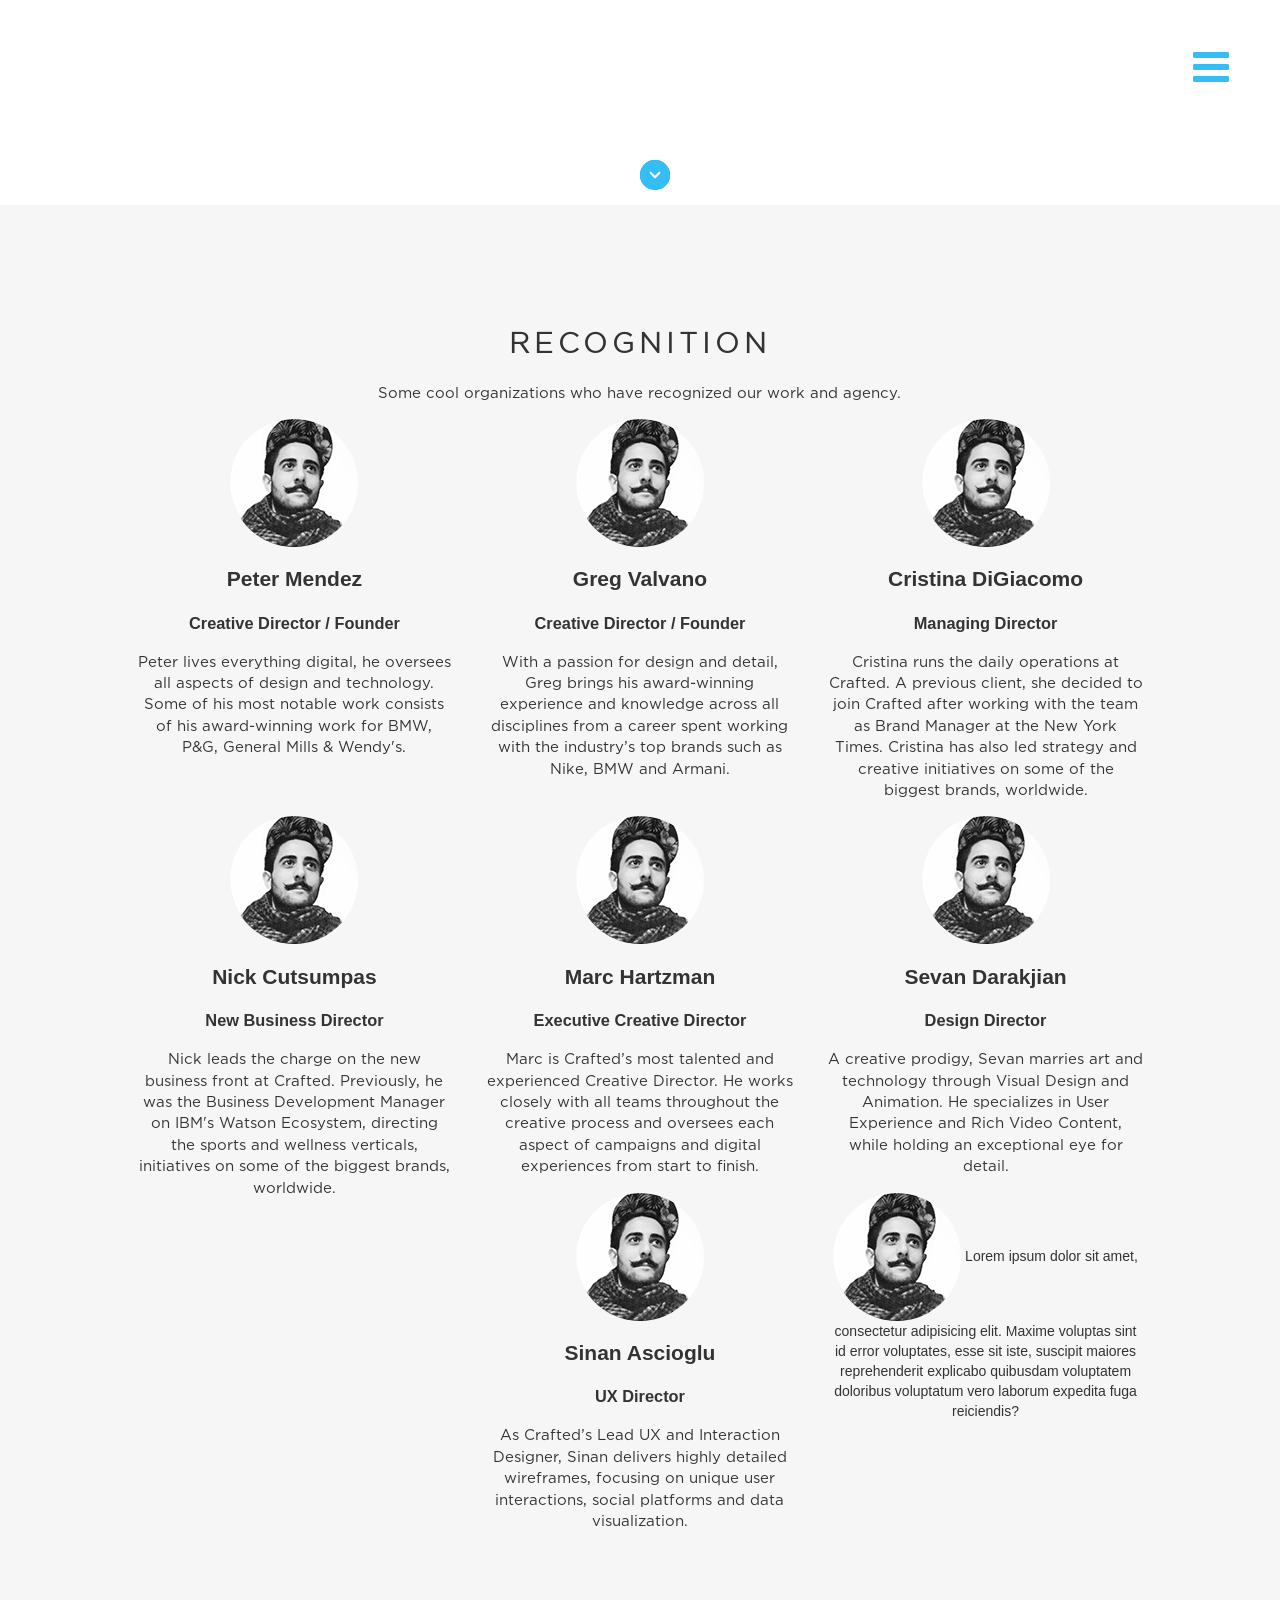
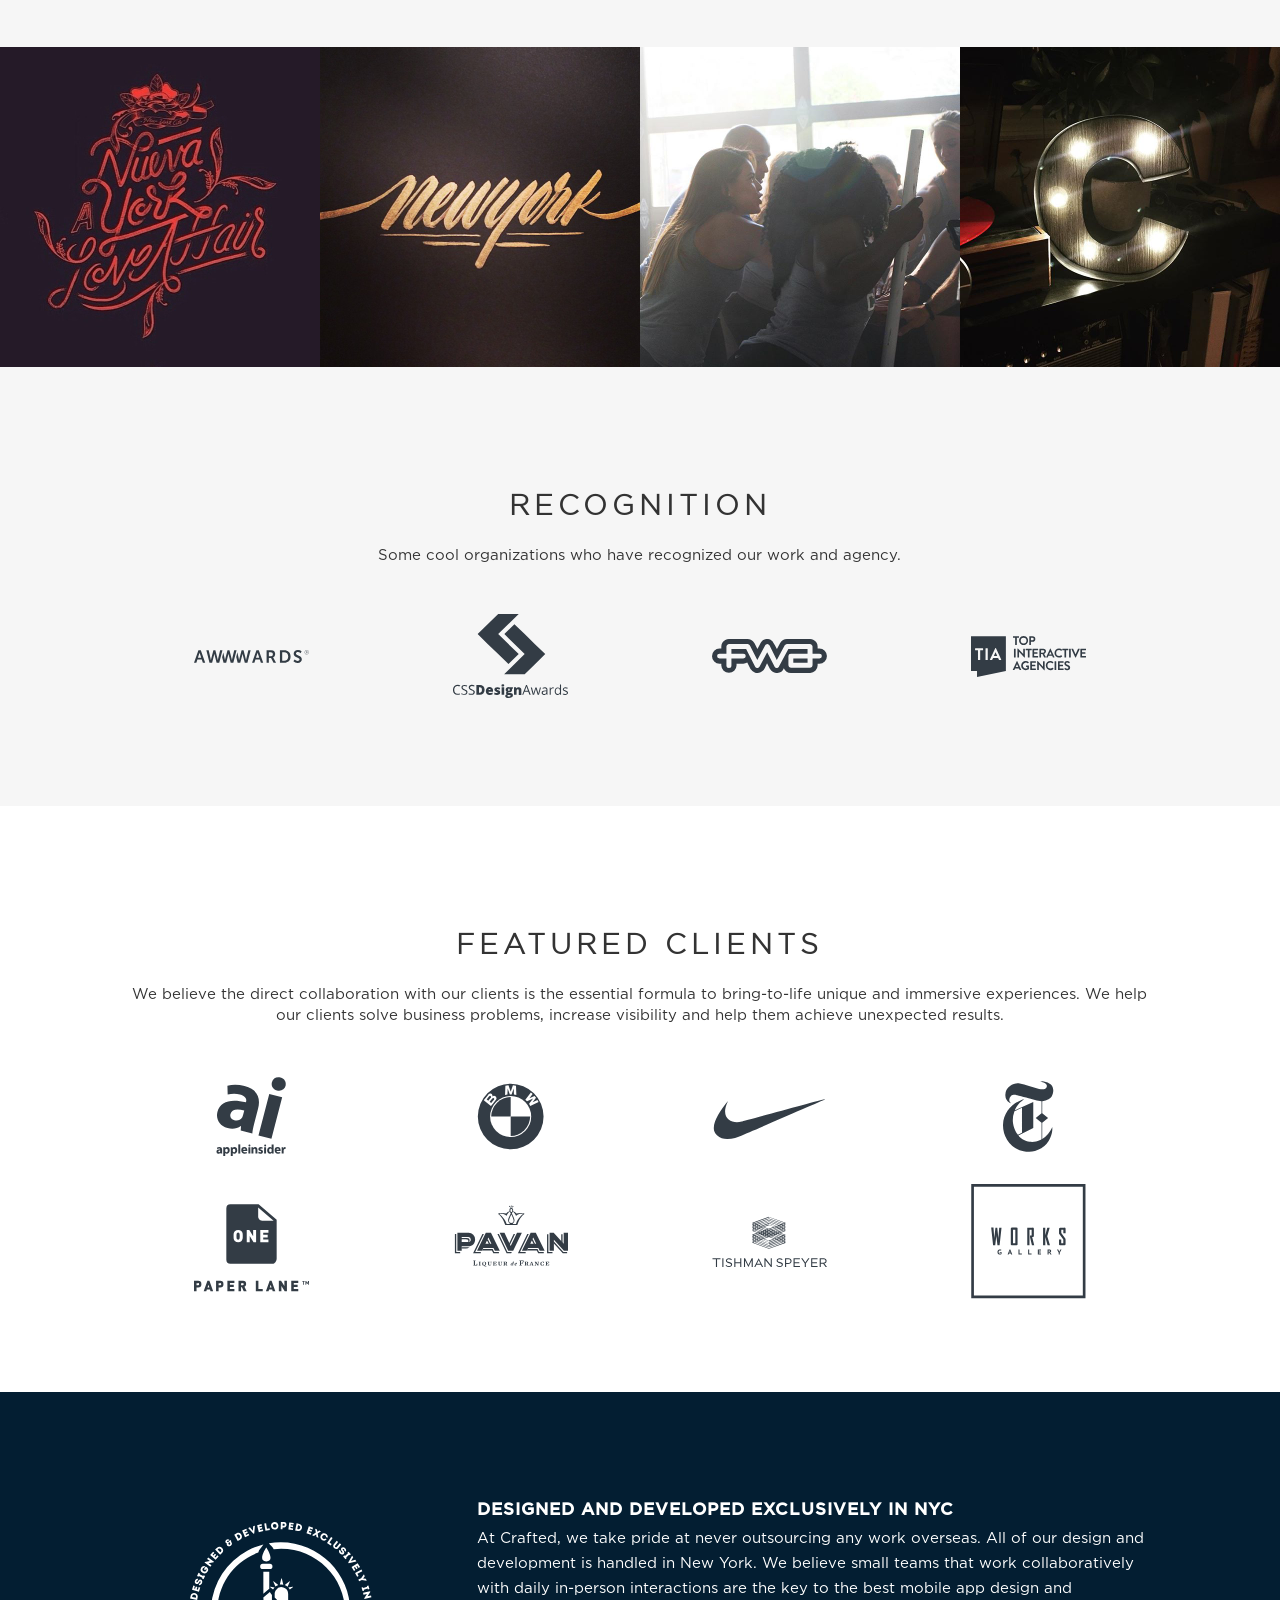
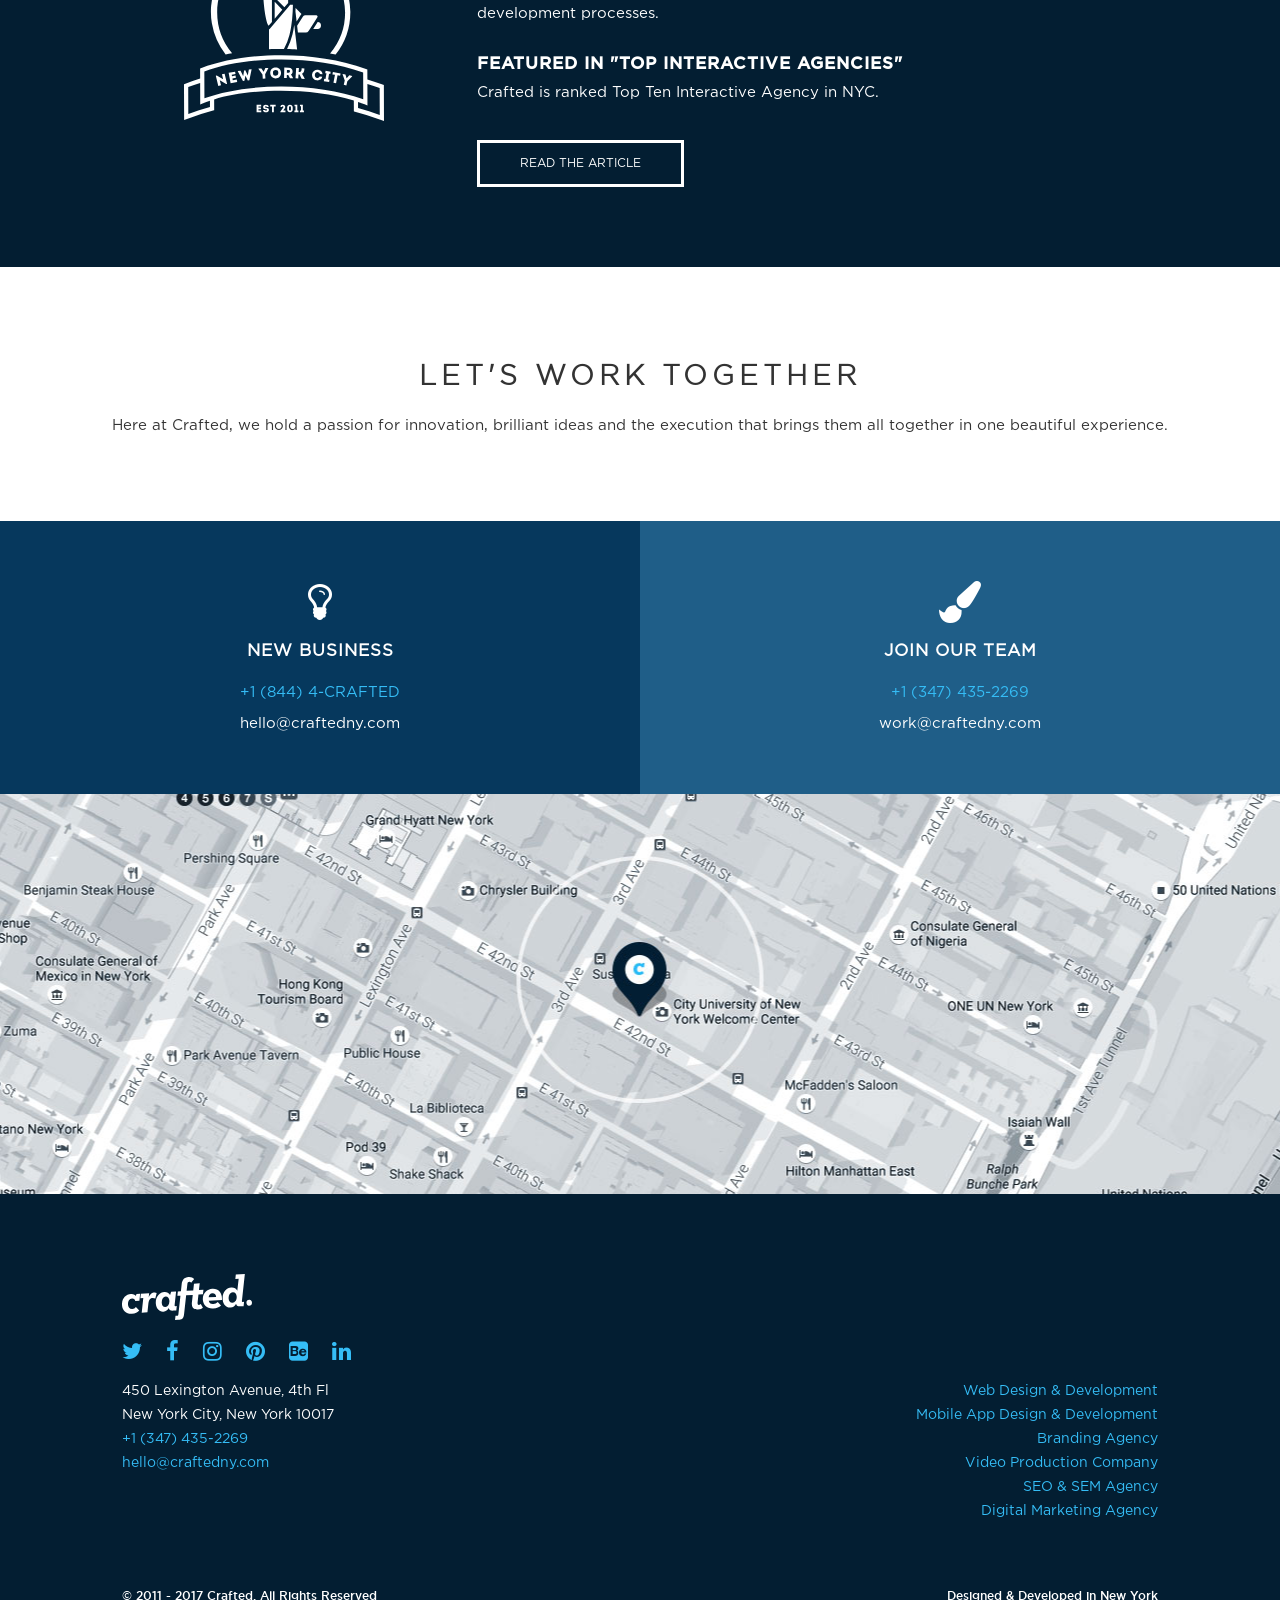
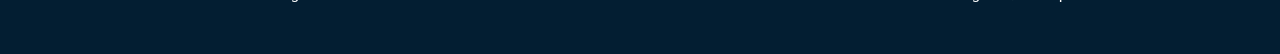
==== about.html @ 7bab2ace "create about page" ====
<!DOCTYPE html>
<html lang="en">
  <head>
    <meta charset="utf-8">
    <meta http-equiv="X-UA-Compatible" content="IE=edge">
    <meta name="viewport" content="width=device-width, initial-scale=1">
    <title>crafted</title>
    <link href="css/crafted.css" rel="stylesheet">
    <link rel="shortcut icon" href="./img/favicon.ico?v=2" type="image/x-icon">
    <script src="https://ajax.googleapis.com/ajax/libs/jquery/3.1.0/jquery.min.js"></script>
    <script src="js/crafted.js"></script>
  </head>
  <body>
    <div id="page-preloader">
      <span class="animated-logo wow bounceOut" data-wow-duration="1.2s"></span>
    </div>
    <div>
      <button class="menu-burger">
        <i class="fa fa-bars fa-3x burger-icon" aria-hidden="true"></i>
      </button>
      <button class="menu-burger">
        <i class="fa fa-times fa-3x close-icon" aria-hidden="true"></i>
      </button>
    </div>
    <section class="container-fluid menu">
      <div class="row">
        <div class="col-lg-12 col-md-12 col-sm-12 col-xs-12">
          <ul class="menu-list">
            <li class="menu-item">
              <a alt="web-app-design-development" href="./crafted.html">Home</a>
            </li>
            <li class="menu-item">
              <a alt="website-design-mobile-app-development-agency-nyc-portfolio" href="#">Work</a>
            </li>
            <li class="menu-item">
              <a alt="digital-marketing-agency-nyc" href="#">Services</a>
            </li>
            <li class="menu-item">
              <a alt="digital-marketing-agency-new-york-city" href="#">About</a>
            </li>
            <li class="menu-item">
              <a alt="digital-marketing-creative-agency-nyc" href="./contact.html">Contact</a>
            </li>
          </ul>
        </div>
      </div>
    </section>
    <section class="container-fluid">
      <div class="row">
        <div class="col-lg-12 col-md-12 col-sm-12 col-xs-12 about-home">
          <video autoplay="" loop="" muted="">
            <source src="./video/crafted_about_720.mp4" type="video/mp4">          
          <div class="home-page-content">
            <img src="./img/crafted_logo.svg" alt="web-app-design-development" class="main-logo wow fadeInUp" data-wow-delay="1.1s">
            <h1>We make digital beautiful</h1>
            <p>Top New York City based design and development agency producing beautifully crafted websites and native apps for tech startups and fortune 100 brands.</p>
          </div>
          </video>
          <div class="animated-button">
            <span class="animation-for-btn1"></span>
            <span class="animation-for-btn2"></span>
            <a href="#projects"> 
            </a>
          </div>
        </div>
      </div>
    </section>
    
    <section class="container-fluid recognition wow slideInUp">
      <div class="row myrow">
        <div class="col-lg-10 col-lg-offset-1 col-md-10 col-md-offset-1 col-sm-12 col-xs-12">
          <div class="recognition-title">
            <h1>Recognition</h1>
            <p>Some cool organizations who have recognized our work and agency.</p>
          </div>
          <div class="col-lg-4 col-md-6 col-sm-12 col-xs-12 wow fadeInUp" data-wow-delay=".15s">
            <img src="./img/sd.png" alt="Sevan-Darakjian-Design-Director" width="128" height="128">
            <h2>Peter Mendez</h2>
            <h3>Creative Director / Founder</h3>
            <p>Peter lives everything digital, he oversees all aspects of design and technology. Some of his most notable work consists of his award-winning work for BMW, P&amp;G, General Mills &amp; Wendy's.</p>
          </div>
          <div class="col-lg-4 col-md-6 col-sm-12 col-xs-12 wow fadeInUp" data-wow-delay=".15s">
            <img src="./img/sd.png" alt="Sevan-Darakjian-Design-Director" width="128" height="128">
            <h2>Greg Valvano</h2>
            <h3>Creative Director / Founder</h3>
            <p>With a passion for design and detail, Greg brings his award-winning experience and knowledge across all disciplines from a career spent working with the industry’s top brands such as Nike, BMW and Armani.</p>
          </div>
          <div class="col-lg-4 col-md-6 col-sm-12 col-xs-12 wow fadeInUp" data-wow-delay=".15s">
            <img src="./img/sd.png" alt="Sevan-Darakjian-Design-Director" width="128" height="128">
            <h2>Cristina DiGiacomo</h2>
            <h3>Managing Director</h3>
            <p>Cristina runs the daily operations at Crafted. A previous client, she decided to join Crafted after working with the team as Brand Manager at the New York Times. Cristina has also led strategy and creative initiatives on some of the biggest brands, worldwide.</p>
          </div>
          <div class="col-lg-4 col-md-6 col-sm-12 col-xs-12 wow fadeInUp" data-wow-delay=".15s">
            <img src="./img/sd.png" alt="Sevan-Darakjian-Design-Director" width="128" height="128">
            <h2>Nick Cutsumpas</h2>
            <h3>New Business Director</h3>
            <p>Nick leads the charge on the new business front at Crafted. Previously, he was the Business Development Manager on IBM's Watson Ecosystem, directing the sports and wellness verticals, initiatives on some of the biggest brands, worldwide.</p>
          </div>
          <div class="col-lg-4 col-md-6 col-sm-12 col-xs-12 wow fadeInUp" data-wow-delay=".15s">
            <img src="./img/sd.png" alt="Sevan-Darakjian-Design-Director" width="128" height="128">
            <h2>Marc Hartzman</h2>
            <h3>Executive Creative Director</h3>
            <p>Marc is Crafted’s most talented and experienced Creative Director. He works closely with all teams throughout the creative process and oversees each aspect of campaigns and digital experiences from start to finish.</p>
          </div>
          <div class="col-lg-4 col-md-6 col-sm-12 col-xs-12 wow fadeInUp" data-wow-delay=".15s">
            <img src="./img/sd.png" alt="Sevan-Darakjian-Design-Director" width="128" height="128">
            <h2 class="name pad-bot-10">Sevan Darakjian</h2>
            <h3 class="title pad-bot-20">Design Director</h3>
            <p class="text-left">A creative prodigy, Sevan marries art and technology through Visual Design and Animation. He specializes in User Experience and Rich Video Content, while holding an exceptional eye for detail.</p>
          </div>
          <div class="col-lg-4 col-md-6 col-sm-12 col-xs-12 wow fadeInUp" data-wow-delay=".15s">
            <img src="./img/sd.png" alt="Sevan-Darakjian-Design-Director" width="128" height="128">
            <h2 class="name pad-bot-10">Sinan Ascioglu</h2>
            <h3 class="title pad-bot-20">UX Director</h3>
            <p class="text-left">As Crafted’s Lead UX and Interaction Designer, Sinan delivers highly detailed wireframes, focusing on unique user interactions, social platforms and data visualization.</p>
          </div>
          <div class="col-lg-4 col-md-6 col-sm-12 col-xs-12 wow fadeInUp" data-wow-delay=".15s">
            <img src="./img/sd.png" alt="Sevan-Darakjian-Design-Director" width="128" height="128">
            Lorem ipsum dolor sit amet, consectetur adipisicing elit. Maxime voluptas sint id error voluptates, esse sit iste, suscipit maiores reprehenderit explicabo quibusdam voluptatem doloribus voluptatum vero laborum expedita fuga reiciendis?
          </div>
        </div>
      </div>
    </section>

    <section class="container-fluid insta-photo">
      <div class="row myrow">
        <div class="col-lg-12 col-md-12 col-sm-12 col-xs-12 insta-photo_padding">
          <div class="col-lg-3 col-md-3 col-sm-6 col-sm-offset-0 col-xs-12 col-xs-offset-0 projects-img wow fadeInUp" >
            <img src="./img/11008271_926302490743640_186502589_n.jpg" alt="website-design-agency-nyc-new-york-times">
          </div>
          <div class="col-lg-3 col-md-3 col-sm-6 col-sm-offset-0 col-xs-12 col-xs-offset-0 projects-img wow fadeInUp" data-wow-delay="0.1s">
            <img src="./img/10549918_409240315916397_148269305_n.jpg" alt="website-design-agency-nyc-new-york-times">
          </div>
          <div class="col-lg-3 col-md-3 col-sm-6 col-sm-offset-0 col-xs-12 col-xs-offset-0 projects-img wow fadeInUp" data-wow-delay="0.2s">
            <img src="./img/13381061_1628062424188028_755214603_n.jpg" alt="website-design-agency-nyc-new-york-times">
          </div>             
          <div class="col-lg-3 col-md-3 col-sm-6 col-sm-offset-0 col-xs-12 col-xs-offset-0 projects-img wow fadeInUp" data-wow-delay="0.1s">
            <img src="./img/14540579_1164268126977161_544792047169568768_n.jpg" alt="website-design-agency-nyc-new-york-times">
          </div>
        </div>            
      </div>
    </section>
    <section class="container-fluid recognition wow slideInUp">
      <div class="row myrow">
        <div class="col-lg-10 col-lg-offset-1 col-md-10 col-md-offset-1 col-sm-12 col-xs-12">
          <div class="recognition-title">
            <h1>Recognition</h1>
            <p>Some cool organizations who have recognized our work and agency.</p>
          </div>
          <div class="col-lg-3 col-md-3 col-sm-6 col-xs-6 client-logo">
            <a href="http://www.awwwards.com/crafted/" target="_blank" alt="AWWWards">
              <div class="icon-box">
                <img src="./img/awwwards.svg">
              </div>
            </a>
          </div>
          <div class="col-lg-3 col-md-3 col-sm-6 col-xs-6 client-logo">
            <a href="http://www.cssdesignawards.com/sites/ny-times-corporate-subscriptions/26078/" target="_blank" alt="CSS Design Awards">
              <div class="icon-box">
                <img src="./img/css.svg">
              </div>
            </a>
          </div>
          <div class="col-lg-3 col-md-3 col-sm-6 col-xs-6 client-logo">
            <a href="http://www.thefwa.com/" target="_blank" alt="Favourite Website Awards">
              <div class="icon-box">
                <img src="./img/fwa.svg" class="cap_svg">
              </div>
            </a>
          </div>
          <div class="col-lg-3 col-md-3 col-sm-6 col-xs-6 client-logo">
            <a href="http://www.topinteractiveagencies.com/digital/agency/north-america/united-states/crafted/" target="_blank" alt="Top Interactive Agencies in NYC">
              <div class="icon-box">
                <img src="./img/tia.svg" class="cap_svg">
              </div>
            </a>
          </div>
        </div>
      </div>
    </section>
    <section class="container-fluid clients">
      <div class="row myrow">
        <div class="col-lg-10 col-lg-offset-1 col-md-10 col-md-offset-1 col-sm-10 col-sm-offset-1 col-xs-12">
          <div class="recognition-title wow slideInUp">
            <h1>Featured Clients</h1>
            <p>We believe the direct collaboration with our clients is the essential formula to bring-to-life unique and immersive experiences. We help our clients solve business problems, increase visibility and help them achieve unexpected results.</p>
          </div>
          <div class="col-lg-3 col-md-3 col-sm-6 col-xs-6 client-logo">
            <div class="icon-box wow slideInUp" data-wow-delay="0.1s">
              <img src="./img/appleinsider-logo.svg">
            </div>
          </div>
          <div class="col-lg-3 col-md-3 col-sm-6 col-xs-6 client-logo">
            <div class="icon-box wow slideInUp" data-wow-delay="0.2s">
              <img src="./img/bmw-logo.svg">
            </div>
          </div>
          <div class="col-lg-3 col-md-3 col-sm-6 col-xs-6 client-logo">
            <div class="icon-box wow slideInUp" data-wow-delay="0.3s">
              <img src="./img/nike-logo.svg">
            </div>
          </div>
          <div class="col-lg-3 col-md-3 col-sm-6 col-xs-6 client-logo">
            <div class="icon-box wow slideInUp" data-wow-delay="0.4s">
              <img src="./img/ny-times-logo.svg">
            </div>
          </div>
          <div class="col-lg-3 col-md-3 col-sm-6 col-xs-6 client-logo">
            <div class="icon-box wow slideInUp" data-wow-delay="0.1s">
              <img src="./img/one-paper-lane-logo.svg">
            </div>
          </div>
          <div class="col-lg-3 col-md-3 col-sm-6 col-xs-6 client-logo">
            <div class="icon-box wow slideInUp" data-wow-delay="0.2s">
              <img src="./img/pavan-liqueur-logo.svg">
            </div>
          </div>
          <div class="col-lg-3 col-md-3 col-sm-6 col-xs-6 client-logo">
            <div class="icon-box wow slideInUp" data-wow-delay="0.3s">
              <img src="./img/tishman-speyer-logo.svg">
            </div>
          </div>
          <div class="col-lg-3 col-md-3 col-sm-6 col-xs-6 client-logo">
            <div class="icon-box wow slideInUp" data-wow-delay="0.4s">
              <img src="./img/works-gallery-logo.svg">
            </div>
          </div>
        </div>
      </div>
    </section>
    <section class="container-fluid designed-developed-nyc">
      <div class="row myrow">
        <div class="col-lg-10 col-lg-offset-1 col-md-10 col-md-offset-1 col-sm-12 col-xs-12">
          <div class="row">
            <div class="col-lg-4 col-md-4 col-sm-12 col-xs-12">
              <span class="img-background wow fadeInUp"></span>
            </div>
            <div class="col-lg-8 col-md-8 col-sm-12 col-xs-12 wow fadeInUp" data-wow-delay="0.2s">
              <h2>Designed and Developed Exclusively in NYC</h2>
              <p>At Crafted, we take pride at never outsourcing any work overseas. All of our design and development is handled in New York. We believe small teams that work collaboratively with daily in-person interactions are the key to the best mobile app design and development processes.</p>
              <h2>Featured in "Top Interactive Agencies"</h2>
              <p>Crafted is ranked Top Ten Interactive Agency in NYC.</p>
              <a alt="Featured in Top Interactive Agency in NYC" href="http://www.topinteractiveagencies.com/digital/agency/articles/be-founders-lead-team-new-york-digital-agency/">Read The Article</a>
            </div>
          </div>
        </div>
      </div>
    </section>
    <section class="container-fluid work-together">
      <div class="row myrow">
        <div class="col-lg-12 col-md-12 col-sm-12 col-xs-12">
          <h1>Let's Work Together</h1>
          <p>Here at Crafted, we hold a passion for innovation, brilliant ideas and the execution that brings them all together in one beautiful experience.</p>
      </div>
    </section>
    <section class="container-fluid contact">
      <div class="row">
        <div class="col-lg-6 col-md-6 col-sm-12 col-xs-12 contact_padding wow fadeIn">
          <div class="for-business">
            <i class="fa fa-lightbulb-o fa-3x" aria-hidden="true"></i>
            <h3>New Business</h3>
            <a href="tel://18444272383">+1 (844) 4-CRAFTED</a>
            <a class="email-contact" href="mailto:hello@craftedny.com?subject=Let's Work Together">hello@craftedny.com</a>
          </div>
        </div>
        <div class="col-lg-6 col-md-6 col-sm-12 col-xs-12 contact_padding wow fadeIn">
          <div class="for-team">
            <i class="fa fa-paint-brush fa-3x" aria-hidden="true"></i>
            <h3>Join Our Team</h3>
            <a href="tel://13474352269">+1 (347) 435-2269</a>
            <a class="email-contact" href="mailto:work@craftedny.com?subject=Work at Crafted">work@craftedny.com</a>
          </div>
        </div>
        <div class="col-lg-12 col-md-12 col-sm-12 col-xs-12 contact_padding">
          <a href="https://www.google.com/maps/place/Crafted/@40.7507837,-73.9736995,15z/data=!4m5!3m4!1s0x0:0x3561faf1a5bf212!8m2!3d40.7507837!4d-73.9736995" target="_blank">
            <div class="map"></div>
          </a>
        </div>
      </div>
    </section>
    <footer class="container-fluid">
      <div class="row">
        <div class="col-lg-10 col-lg-offset-1 col-md-10 col-md-offset-1 col-sm-10 col-sm-offset-1 col-xs-12">
          <div class="row">
            <div class="col-lg-12 col-md-12 col-sm-12 col-xs-12">
              <a href="#">
                <img alt="web-app-design-development" src="./img/crafted_logo.svg" class="footer-logo">
              </a>
            </div>
          </div> 
          <div class="row">
            <div class="col-lg-12 col-md-12 col-sm-12 col-xs-12 social-links">
              <a alt="web-app-design-development" href="http://www.twitter.com/craftedny" target="_blank">
                <i class="fa fa-twitter fa-2x"></i>
              </a>
              <a alt="web-app-design-development" href="https://www.facebook.com/craftedny" target="_blank">
                <i class="fa fa-facebook fa-2x"></i>
              </a>
              <a alt="web-app-design-development" href="http://www.instagram.com/craftedny" target="_blank">
                <i class="fa fa-instagram fa-2x"></i>
              </a>
              <a alt="web-app-design-development" href="https://www.pinterest.com/craftedny/" target="_blank">
                <i class="fa fa-pinterest fa-2x"></i>
              </a>
              <a alt="web-app-design-development" href="https://www.behance.net/crafted_ny" target="_blank">
                <i class="fa fa-behance-square fa-2x"></i>
              </a>
              <a alt="web-app-design-development" href="https://www.linkedin.com/company/crafted-ny" target="_blank">
                <i class="fa fa-linkedin fa-2x"></i>
              </a>
            </div>
          </div> 
          <div class="row">
            <div class="col-lg-6 col-md-6 col-sm-6 col-xs-12">
              <ul>
                <li>450 Lexington Avenue, 4th Fl</li>
                <li>New York City, New York 10017</li>
                <li><a href="tel://347-435-2269">+1 (347) 435-2269</a></li>
                <li><a href="mailto:hello@craftedny.com?subject=Let's Work Together">hello@craftedny.com</a></li>
              </ul>
            </div>
            <div class="col-lg-6 col-md-6 col-sm-6 col-xs-12 footer-col-right">
              <ul>
                <li>
                  <a alt="website-design-and-development-agency-new-york-city" href="/website-design-and-development-agency-new-york-city/">Web Design &amp; Development</a>
                </li>
                <li>
                  <a alt="mobile-app-design-development-nyc" href="/mobile-app-design-development-nyc">Mobile App Design &amp; Development</a>
                </li>
                <li>
                  <a alt="branding-agency-new-york-city" href="/branding-agency-new-york-city/">Branding Agency</a>
                </li>
                <li>
                  <a alt="video-production-company-new-york-city" href="/video-production-company-new-york-city/">Video Production Company</a>
                </li>
                <li>
                  <a alt="seo-agency-company-nyc" href="/seo-agency-company-nyc">SEO &amp; SEM Agency</a>
                </li>
                <li>
                  <a alt="digital-marketing-agency-nyc" href="/digital-marketing-agency-nyc">Digital Marketing Agency</a>
                </li>
              </ul>
            </div>
          </div>
          <div class="row">
            <div class="col-lg-6 col-md-6 col-sm-6 col-xs-12">
              <p>© 2011 - 2017 Crafted. All Rights Reserved</p>
            </div>
            <div class="col-lg-6 col-md-6 col-sm-6 col-xs-12 footer-col-right">
              <p>Designed & Developed in New York</p>
            </div>
          </div>
        </div>
      </div>
    </footer>

    <!-- jQuery (necessary for Bootstrap's JavaScript plugins) -->
    <script src="https://ajax.googleapis.com/ajax/libs/jquery/1.12.4/jquery.min.js"></script>
    <!-- Include all compiled plugins (below), or include individual files as needed -->
    <script src="js/bootstrap.min.js"></script>
    <script src="js/wow.min.js"></script>
  </body>
</html>
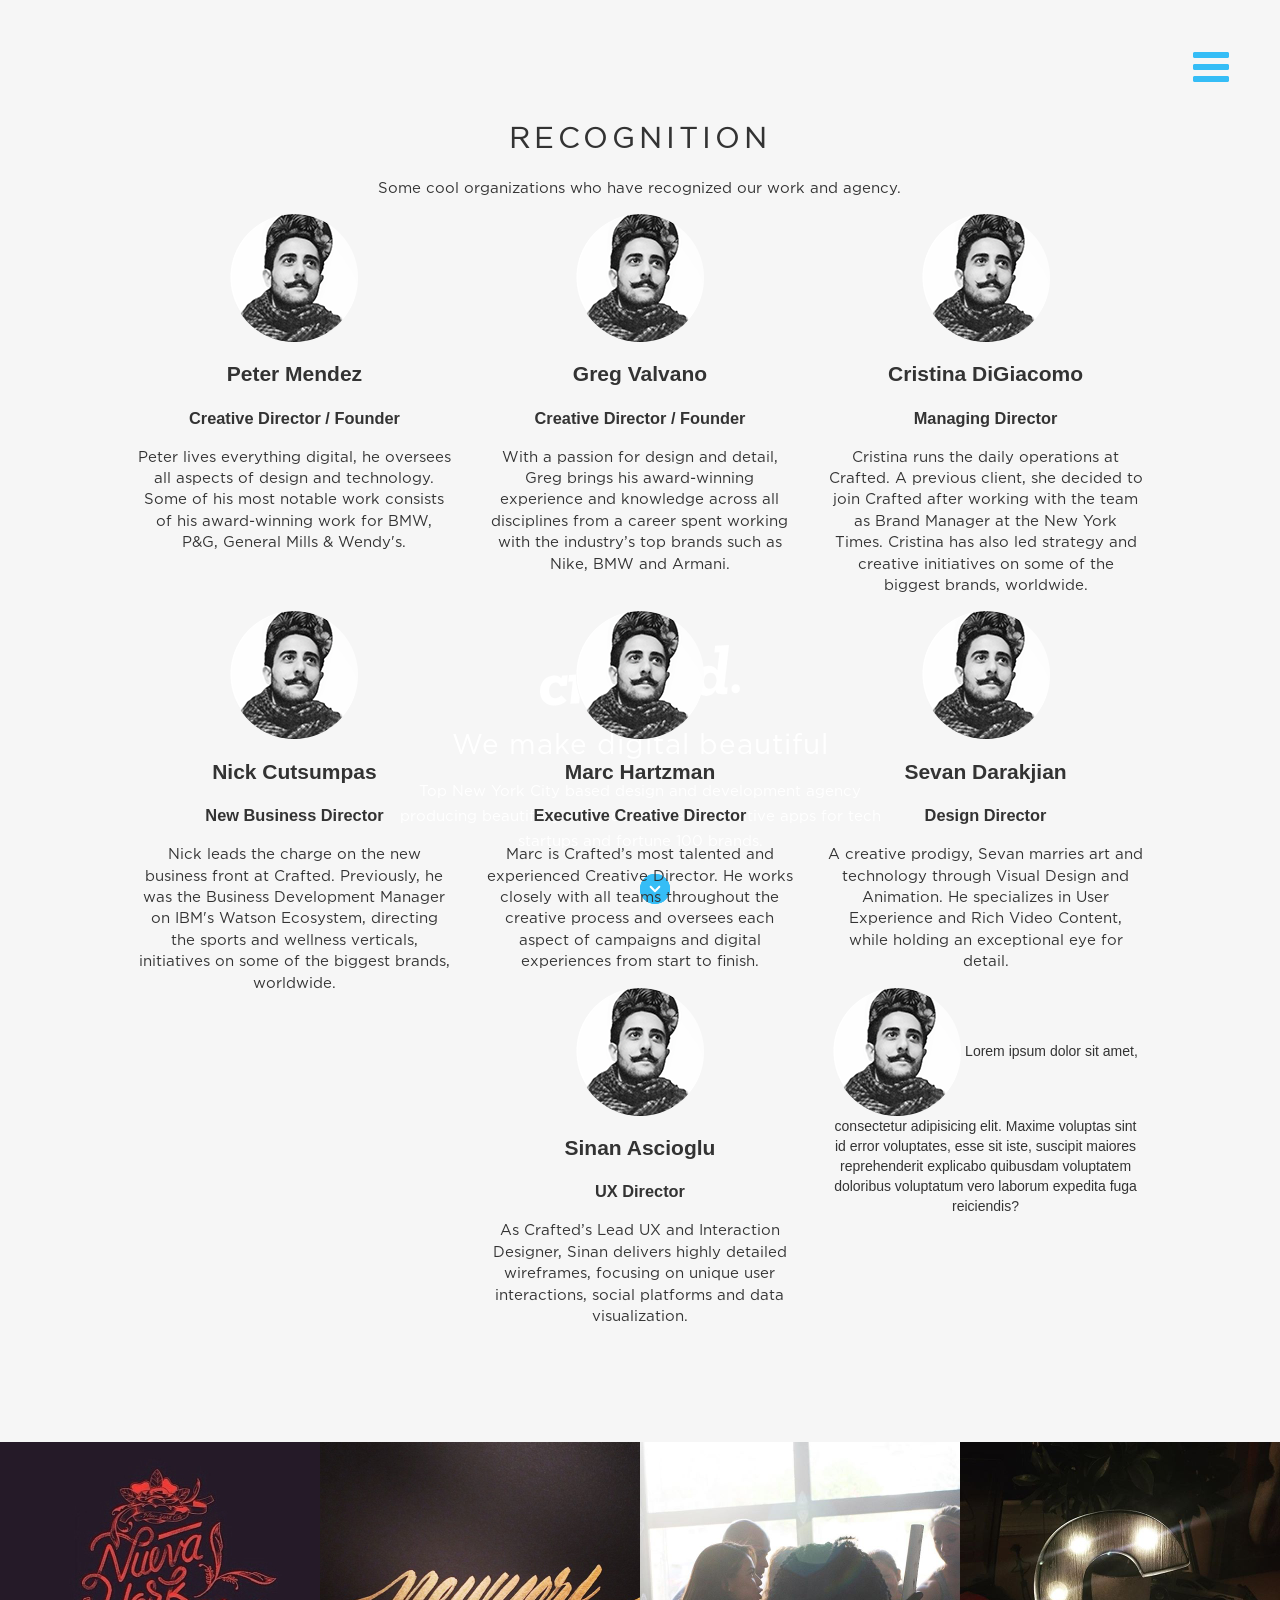
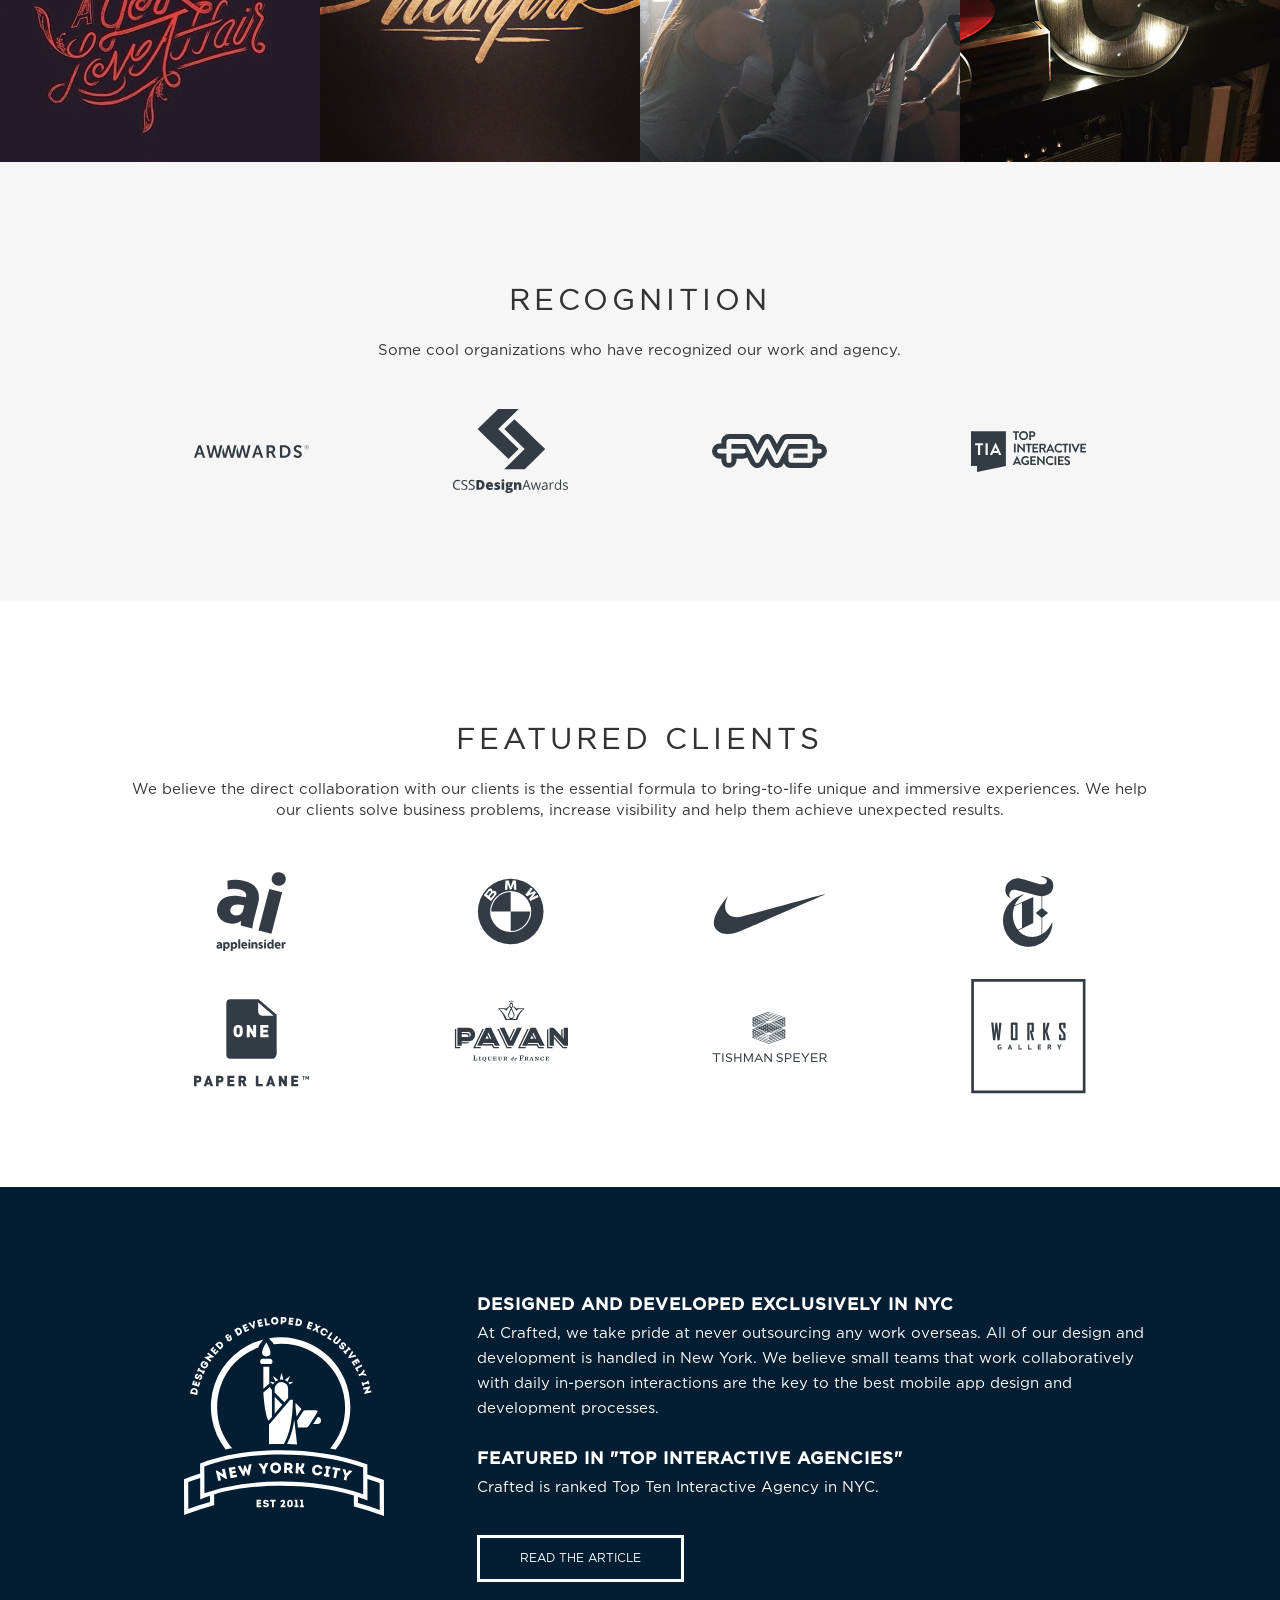
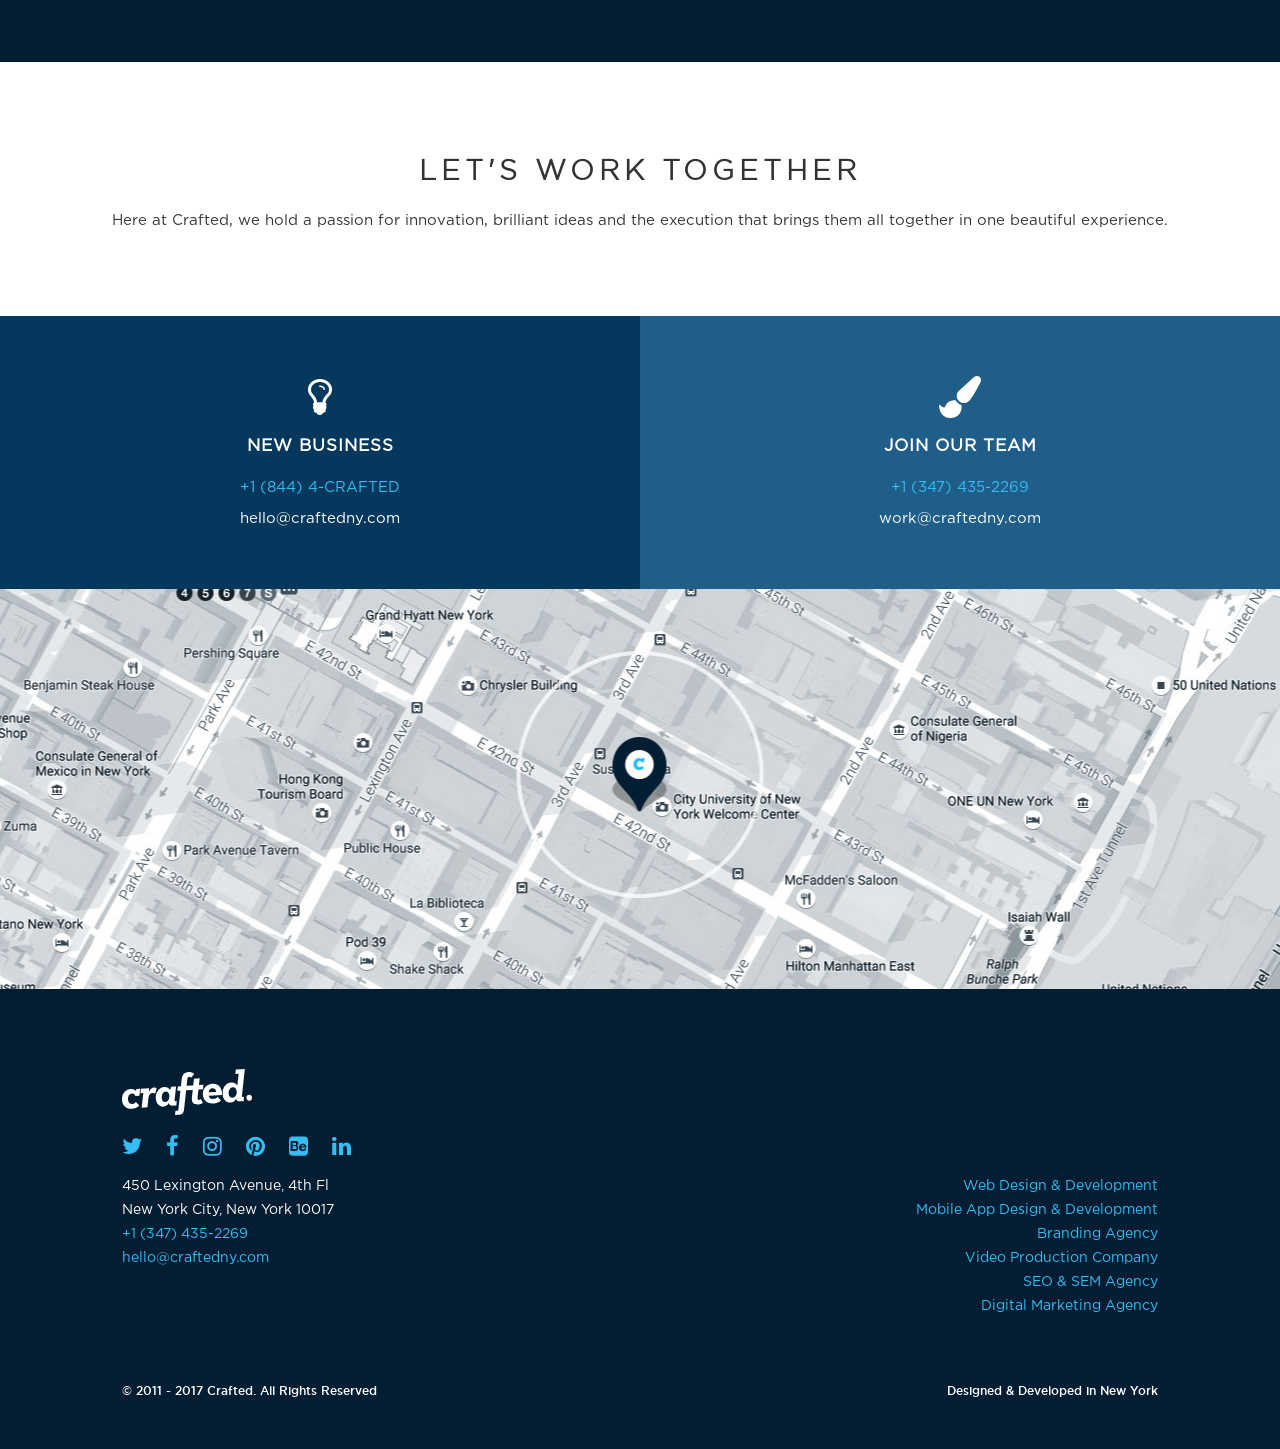
==== commit a04194a4: "about page video" ====
--- a/about.html
+++ b/about.html
@@ -45,17 +45,18 @@
         </div>
       </div>
     </section>
-    <section class="container-fluid">
+    <section class="container-fluid about-home">
       <div class="row">
-        <div class="col-lg-12 col-md-12 col-sm-12 col-xs-12 about-home">
+        <div class="col-lg-12 col-md-12 col-sm-12 col-xs-12 ">
           <video autoplay="" loop="" muted="">
-            <source src="./video/crafted_about_720.mp4" type="video/mp4">          
+            <source src="./video/crafted_about_720.mp4" type="video/mp4">    
+          </video>      
           <div class="home-page-content">
             <img src="./img/crafted_logo.svg" alt="web-app-design-development" class="main-logo wow fadeInUp" data-wow-delay="1.1s">
             <h1>We make digital beautiful</h1>
             <p>Top New York City based design and development agency producing beautifully crafted websites and native apps for tech startups and fortune 100 brands.</p>
           </div>
-          </video>
+          
           <div class="animated-button">
             <span class="animation-for-btn1"></span>
             <span class="animation-for-btn2"></span>
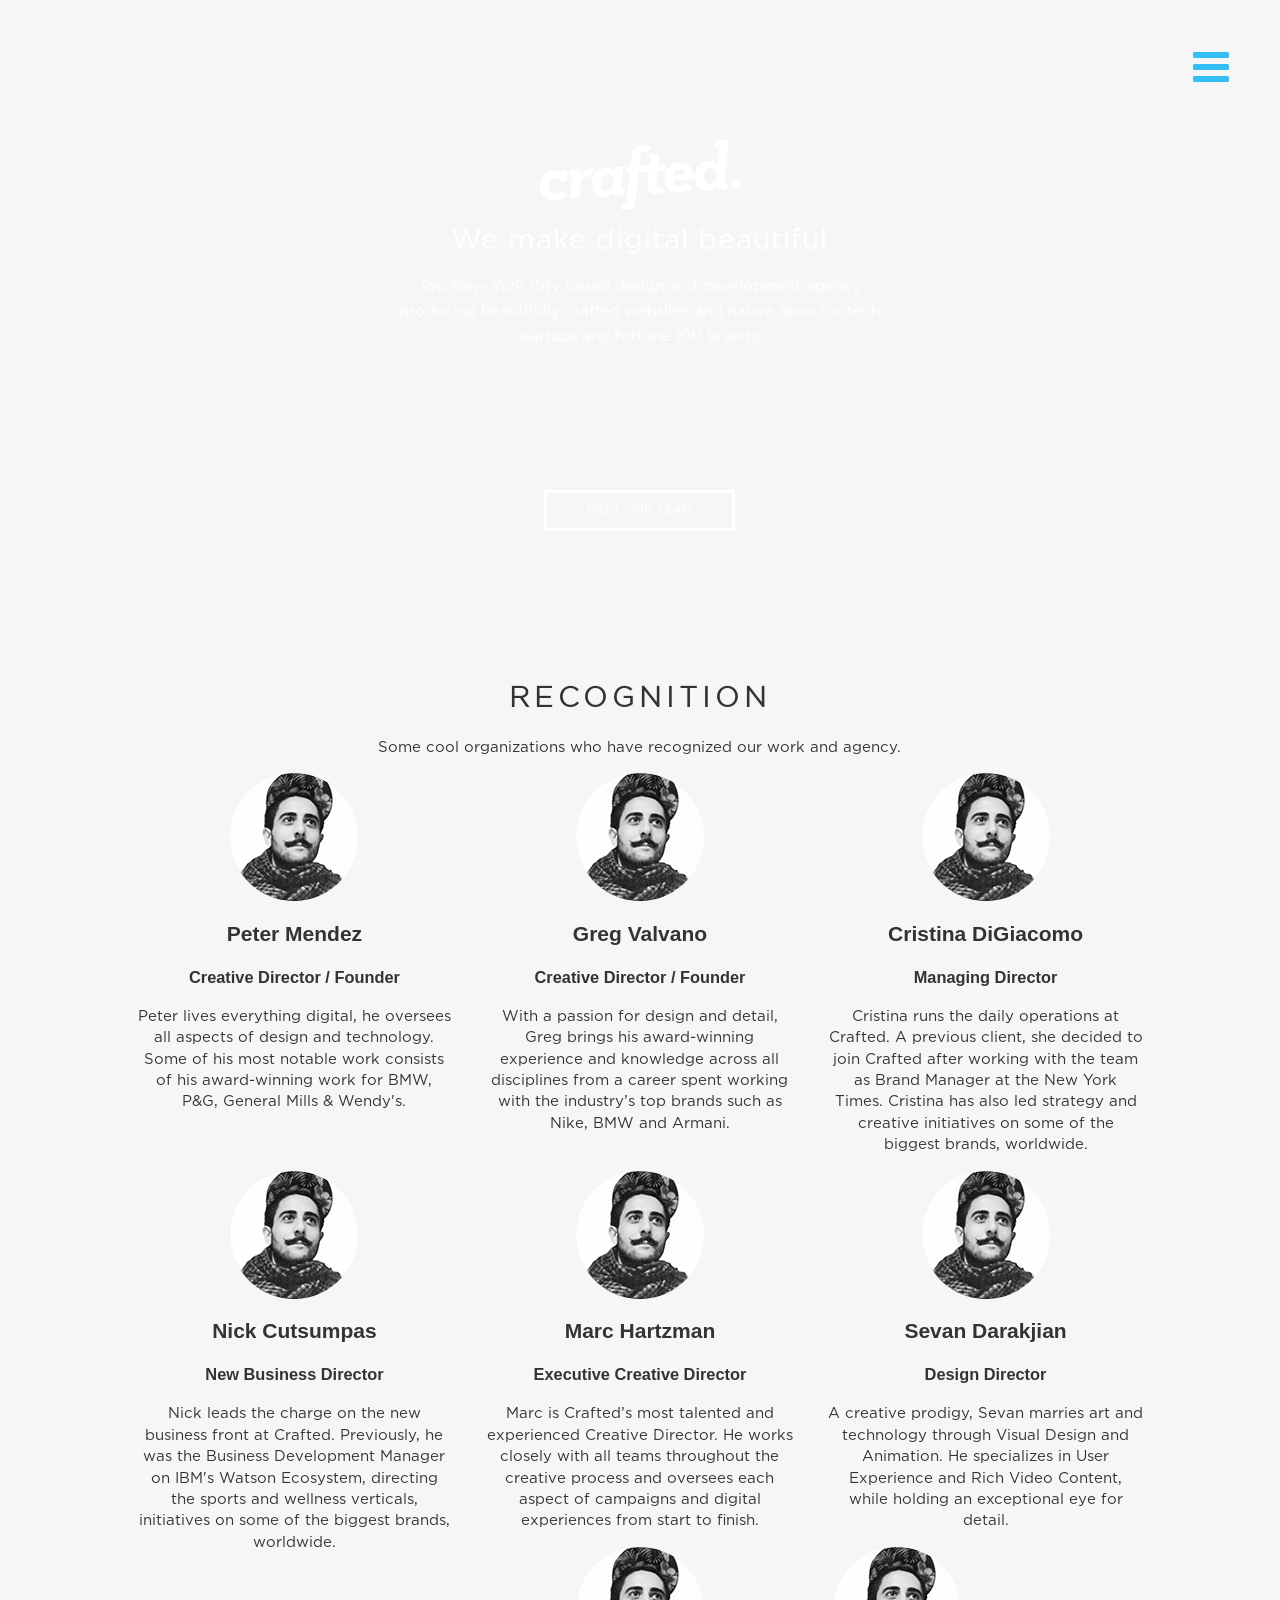
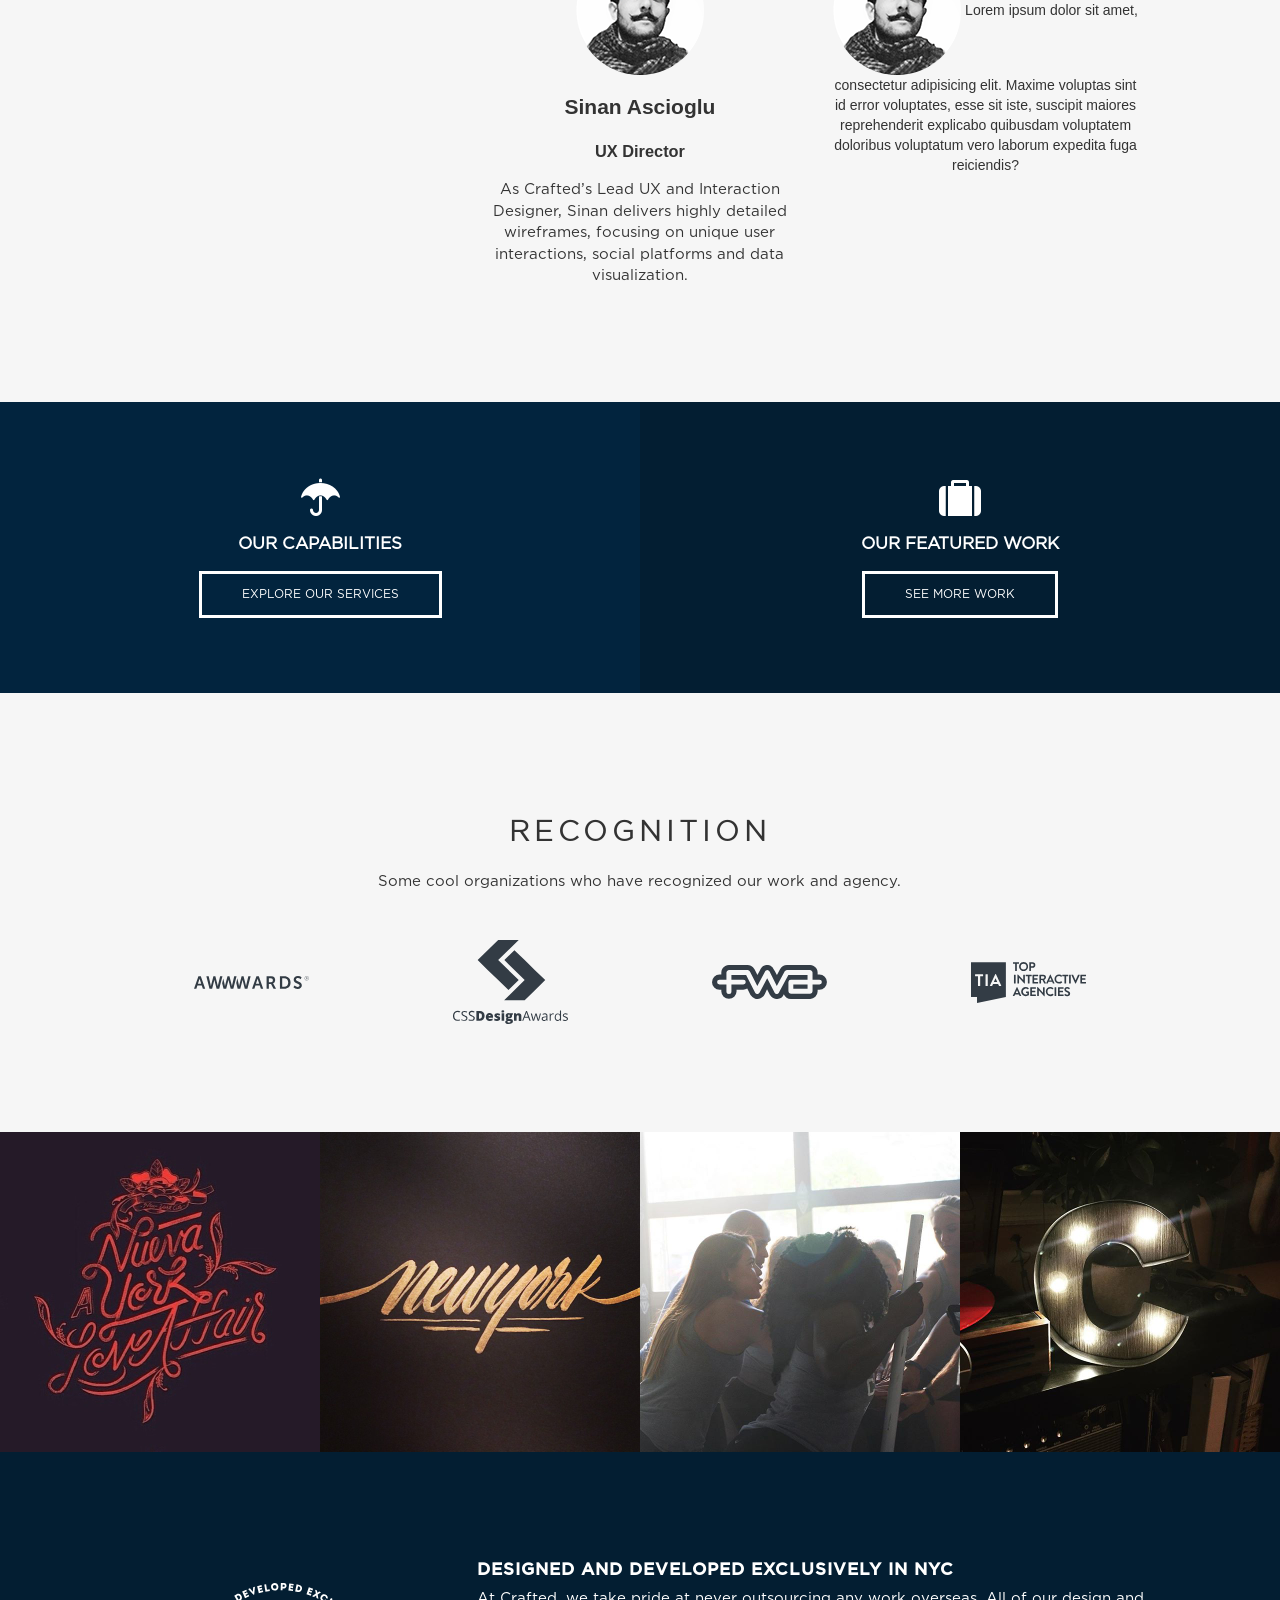
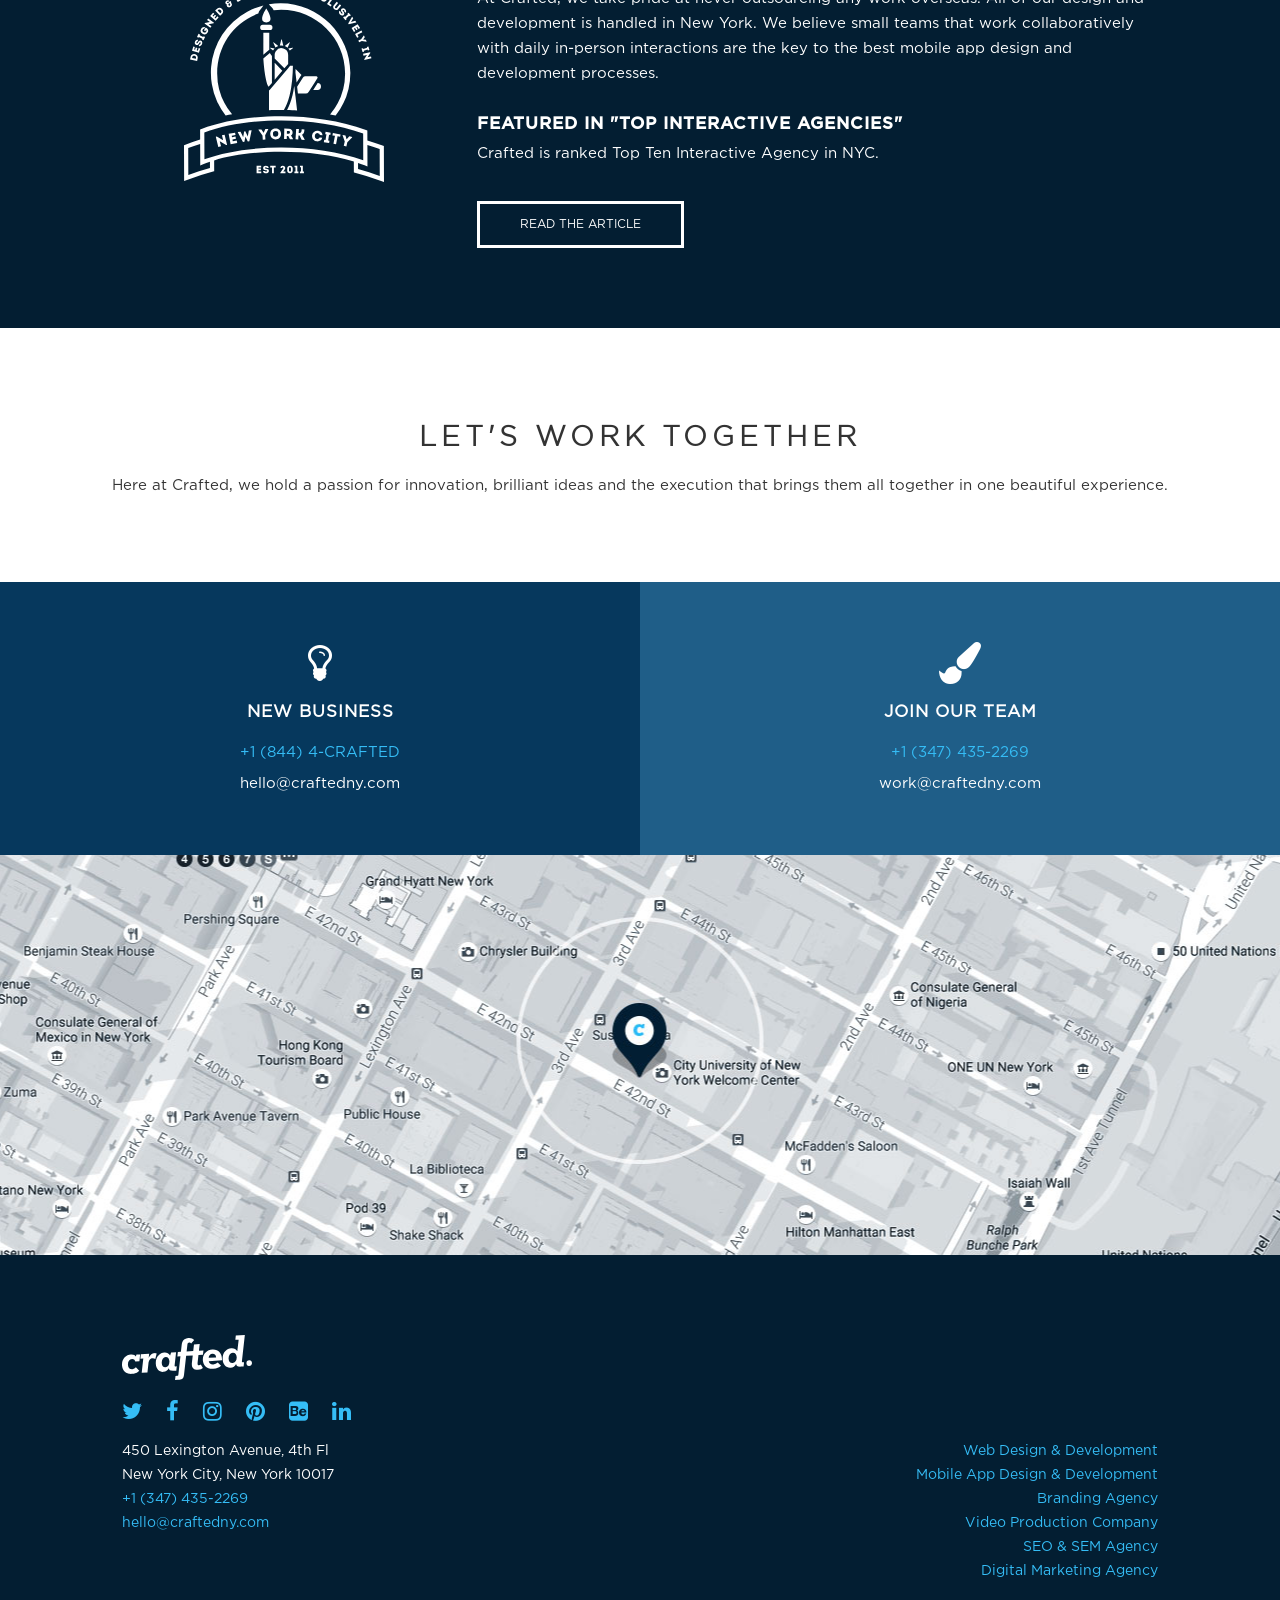
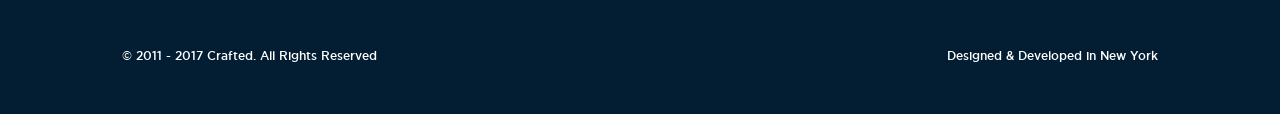
==== commit 9e14c700: "responcive video and menu" ====
--- a/about.html
+++ b/about.html
@@ -3,7 +3,7 @@
   <head>
     <meta charset="utf-8">
     <meta http-equiv="X-UA-Compatible" content="IE=edge">
-    <meta name="viewport" content="width=device-width, initial-scale=1">
+    <meta name="viewport" content="width=device-width, initial-scale=1 maximum-scale=1">
     <title>crafted</title>
     <link href="css/crafted.css" rel="stylesheet">
     <link rel="shortcut icon" href="./img/favicon.ico?v=2" type="image/x-icon">
@@ -47,27 +47,28 @@
     </section>
     <section class="container-fluid about-home">
       <div class="row">
-        <div class="col-lg-12 col-md-12 col-sm-12 col-xs-12 ">
-          <video autoplay="" loop="" muted="">
+        <!-- <div class="col-lg-12 col-md-12 col-sm-12 col-xs-12"> -->
+          <video class="col-lg-12 col-md-12 col-sm-12 col-xs-12" autoplay="" loop="" muted="">
             <source src="./video/crafted_about_720.mp4" type="video/mp4">    
-          </video>      
-          <div class="home-page-content">
+          </video>  
+        <!-- </div> -->
+        <div class="col-lg-10 col-lg-offset-1 col-md-10 col-md-offset-1 col-sm-12 col-xs-12">
+              
+          <div class="about-home-page-content">
             <img src="./img/crafted_logo.svg" alt="web-app-design-development" class="main-logo wow fadeInUp" data-wow-delay="1.1s">
             <h1>We make digital beautiful</h1>
             <p>Top New York City based design and development agency producing beautifully crafted websites and native apps for tech startups and fortune 100 brands.</p>
+            <div class="about-home-button">
+            <a href="#projects">Meet Our Team</a> 
+          </div>
           </div>
           
-          <div class="animated-button">
-            <span class="animation-for-btn1"></span>
-            <span class="animation-for-btn2"></span>
-            <a href="#projects"> 
-            </a>
-          </div>
+          
         </div>
       </div>
     </section>
     
-    <section class="container-fluid recognition wow slideInUp">
+    <section class="container-fluid team wow slideInUp">
       <div class="row myrow">
         <div class="col-lg-10 col-lg-offset-1 col-md-10 col-md-offset-1 col-sm-12 col-xs-12">
           <div class="recognition-title">
@@ -124,24 +125,26 @@
       </div>
     </section>
 
-    <section class="container-fluid insta-photo">
-      <div class="row myrow">
-        <div class="col-lg-12 col-md-12 col-sm-12 col-xs-12 insta-photo_padding">
-          <div class="col-lg-3 col-md-3 col-sm-6 col-sm-offset-0 col-xs-12 col-xs-offset-0 projects-img wow fadeInUp" >
-            <img src="./img/11008271_926302490743640_186502589_n.jpg" alt="website-design-agency-nyc-new-york-times">
-          </div>
-          <div class="col-lg-3 col-md-3 col-sm-6 col-sm-offset-0 col-xs-12 col-xs-offset-0 projects-img wow fadeInUp" data-wow-delay="0.1s">
-            <img src="./img/10549918_409240315916397_148269305_n.jpg" alt="website-design-agency-nyc-new-york-times">
-          </div>
-          <div class="col-lg-3 col-md-3 col-sm-6 col-sm-offset-0 col-xs-12 col-xs-offset-0 projects-img wow fadeInUp" data-wow-delay="0.2s">
-            <img src="./img/13381061_1628062424188028_755214603_n.jpg" alt="website-design-agency-nyc-new-york-times">
-          </div>             
-          <div class="col-lg-3 col-md-3 col-sm-6 col-sm-offset-0 col-xs-12 col-xs-offset-0 projects-img wow fadeInUp" data-wow-delay="0.1s">
-            <img src="./img/14540579_1164268126977161_544792047169568768_n.jpg" alt="website-design-agency-nyc-new-york-times">
-          </div>
-        </div>            
-      </div>
-    </section>
+    <section class="container-fluid see-all-work">
+      <div class="row">
+        <div class="col-lg-6 col-md-6 col-sm-12 col-xs-12 see-all-work_padding wow fadeIn" data-wow-delay="0.2s" style="visibility: visible; animation-delay: 0.2s; animation-name: fadeIn;">
+          <div class="services">
+            <i class="fa fa-umbrella fa-3x" aria-hidden="true"></i>
+            <h2>Our Capabilities</h2>
+            <a href="#" alt="website-design-mobile-app-development-agency-nyc" class="see-more-button">Explore OUR SERVICES</a>
+          </div>
+        </div>
+        <div class="col-lg-6 col-md-6 col-sm-12 col-xs-12 see-all-work_padding wow fadeIn" data-wow-delay="0.2s" style="visibility: visible; animation-delay: 0.2s; animation-name: fadeIn;">
+          <div class="works">
+            <i class="fa fa-suitcase fa-3x" aria-hidden="true"></i>
+            <h2>Our Featured WORK</h2>
+            <a href="#" alt="website-design-mobile-app-development-agency-nyc" class="see-more-button">See more work</a>
+          </div>
+        </div>
+      </div>
+    </section>
+
+    
     <section class="container-fluid recognition wow slideInUp">
       <div class="row myrow">
         <div class="col-lg-10 col-lg-offset-1 col-md-10 col-md-offset-1 col-sm-12 col-xs-12">
@@ -180,54 +183,22 @@
         </div>
       </div>
     </section>
-    <section class="container-fluid clients">
-      <div class="row myrow">
-        <div class="col-lg-10 col-lg-offset-1 col-md-10 col-md-offset-1 col-sm-10 col-sm-offset-1 col-xs-12">
-          <div class="recognition-title wow slideInUp">
-            <h1>Featured Clients</h1>
-            <p>We believe the direct collaboration with our clients is the essential formula to bring-to-life unique and immersive experiences. We help our clients solve business problems, increase visibility and help them achieve unexpected results.</p>
-          </div>
-          <div class="col-lg-3 col-md-3 col-sm-6 col-xs-6 client-logo">
-            <div class="icon-box wow slideInUp" data-wow-delay="0.1s">
-              <img src="./img/appleinsider-logo.svg">
-            </div>
-          </div>
-          <div class="col-lg-3 col-md-3 col-sm-6 col-xs-6 client-logo">
-            <div class="icon-box wow slideInUp" data-wow-delay="0.2s">
-              <img src="./img/bmw-logo.svg">
-            </div>
-          </div>
-          <div class="col-lg-3 col-md-3 col-sm-6 col-xs-6 client-logo">
-            <div class="icon-box wow slideInUp" data-wow-delay="0.3s">
-              <img src="./img/nike-logo.svg">
-            </div>
-          </div>
-          <div class="col-lg-3 col-md-3 col-sm-6 col-xs-6 client-logo">
-            <div class="icon-box wow slideInUp" data-wow-delay="0.4s">
-              <img src="./img/ny-times-logo.svg">
-            </div>
-          </div>
-          <div class="col-lg-3 col-md-3 col-sm-6 col-xs-6 client-logo">
-            <div class="icon-box wow slideInUp" data-wow-delay="0.1s">
-              <img src="./img/one-paper-lane-logo.svg">
-            </div>
-          </div>
-          <div class="col-lg-3 col-md-3 col-sm-6 col-xs-6 client-logo">
-            <div class="icon-box wow slideInUp" data-wow-delay="0.2s">
-              <img src="./img/pavan-liqueur-logo.svg">
-            </div>
-          </div>
-          <div class="col-lg-3 col-md-3 col-sm-6 col-xs-6 client-logo">
-            <div class="icon-box wow slideInUp" data-wow-delay="0.3s">
-              <img src="./img/tishman-speyer-logo.svg">
-            </div>
-          </div>
-          <div class="col-lg-3 col-md-3 col-sm-6 col-xs-6 client-logo">
-            <div class="icon-box wow slideInUp" data-wow-delay="0.4s">
-              <img src="./img/works-gallery-logo.svg">
-            </div>
-          </div>
-        </div>
+    <section class="container-fluid insta-photo">
+      <div class="row myrow">
+        <div class="col-lg-12 col-md-12 col-sm-12 col-xs-12 insta-photo_padding">
+          <div class="col-lg-3 col-md-3 col-sm-6 col-sm-offset-0 col-xs-12 col-xs-offset-0 projects-img wow fadeInUp" >
+            <img src="./img/11008271_926302490743640_186502589_n.jpg" alt="website-design-agency-nyc-new-york-times">
+          </div>
+          <div class="col-lg-3 col-md-3 col-sm-6 col-sm-offset-0 col-xs-12 col-xs-offset-0 projects-img wow fadeInUp" data-wow-delay="0.1s">
+            <img src="./img/10549918_409240315916397_148269305_n.jpg" alt="website-design-agency-nyc-new-york-times">
+          </div>
+          <div class="col-lg-3 col-md-3 col-sm-6 col-sm-offset-0 col-xs-12 col-xs-offset-0 projects-img wow fadeInUp" data-wow-delay="0.2s">
+            <img src="./img/13381061_1628062424188028_755214603_n.jpg" alt="website-design-agency-nyc-new-york-times">
+          </div>             
+          <div class="col-lg-3 col-md-3 col-sm-6 col-sm-offset-0 col-xs-12 col-xs-offset-0 projects-img wow fadeInUp" data-wow-delay="0.1s">
+            <img src="./img/14540579_1164268126977161_544792047169568768_n.jpg" alt="website-design-agency-nyc-new-york-times">
+          </div>
+        </div>            
       </div>
     </section>
     <section class="container-fluid designed-developed-nyc">
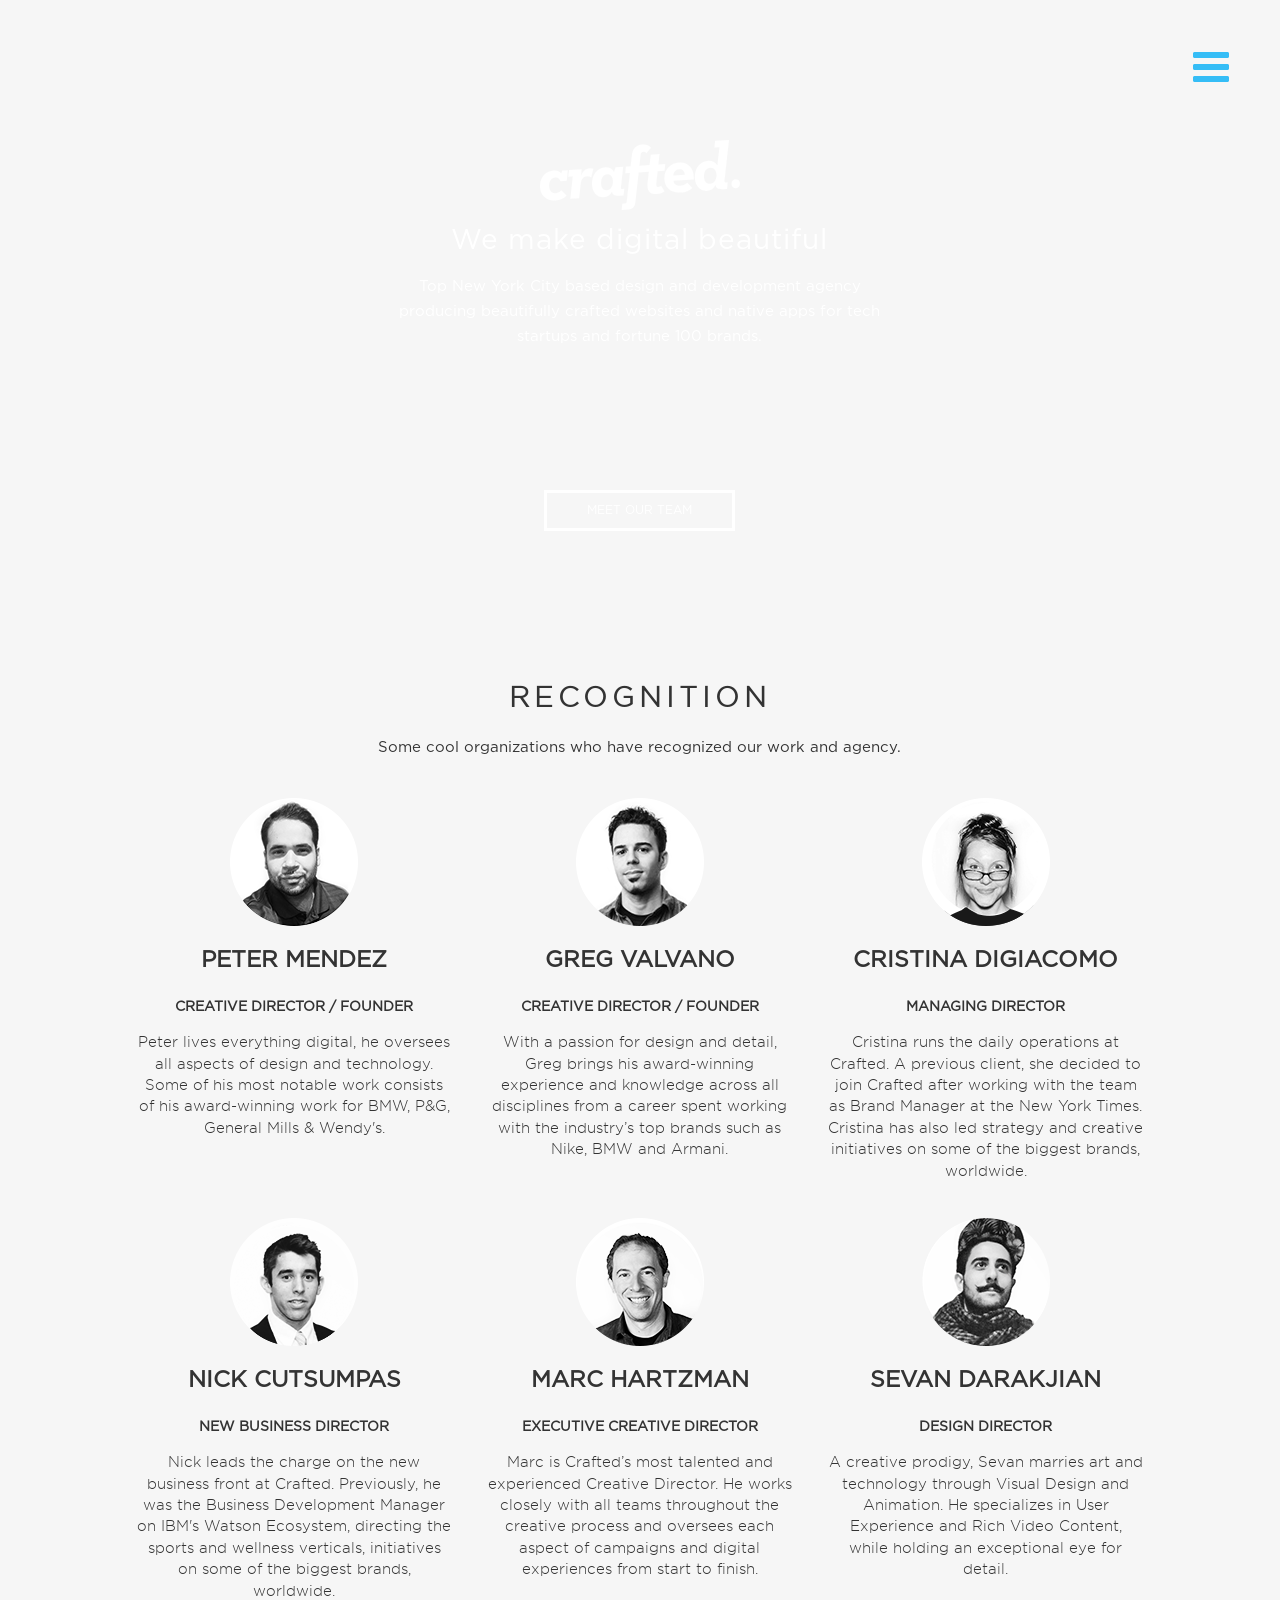
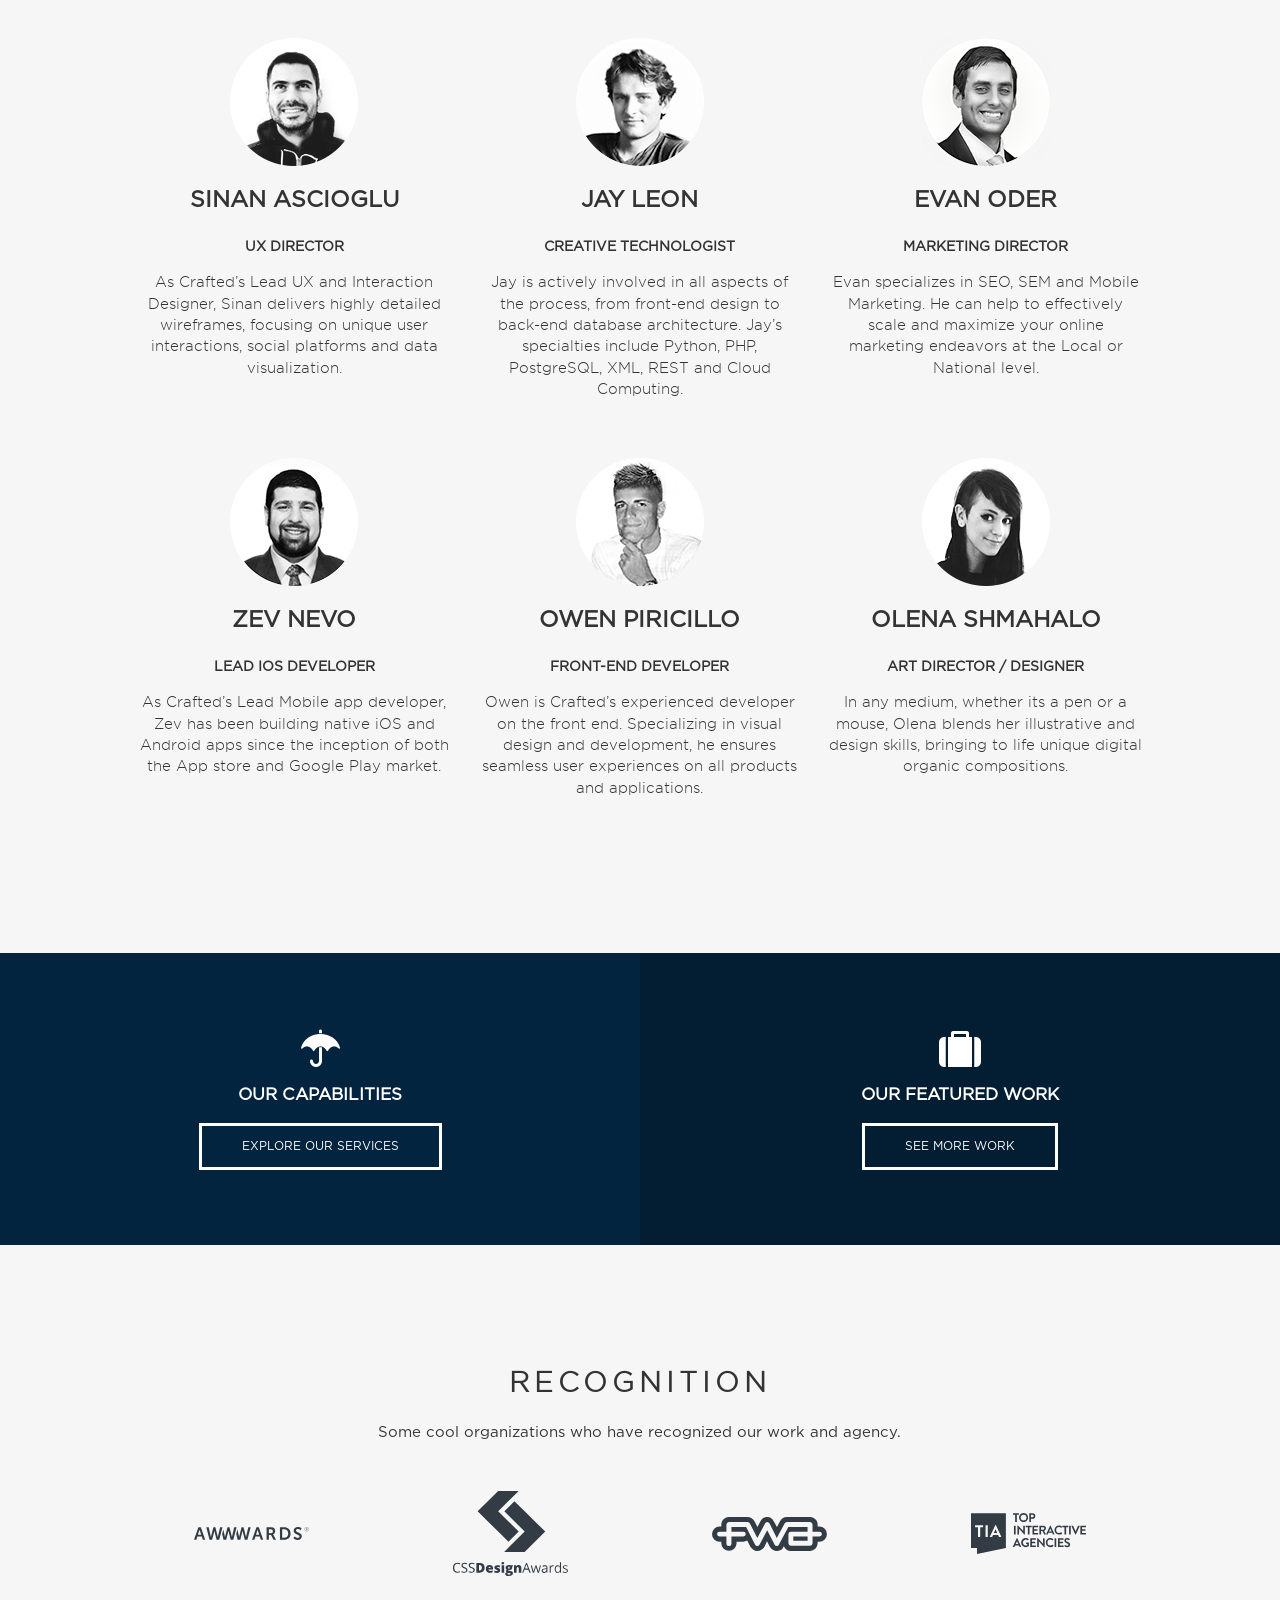
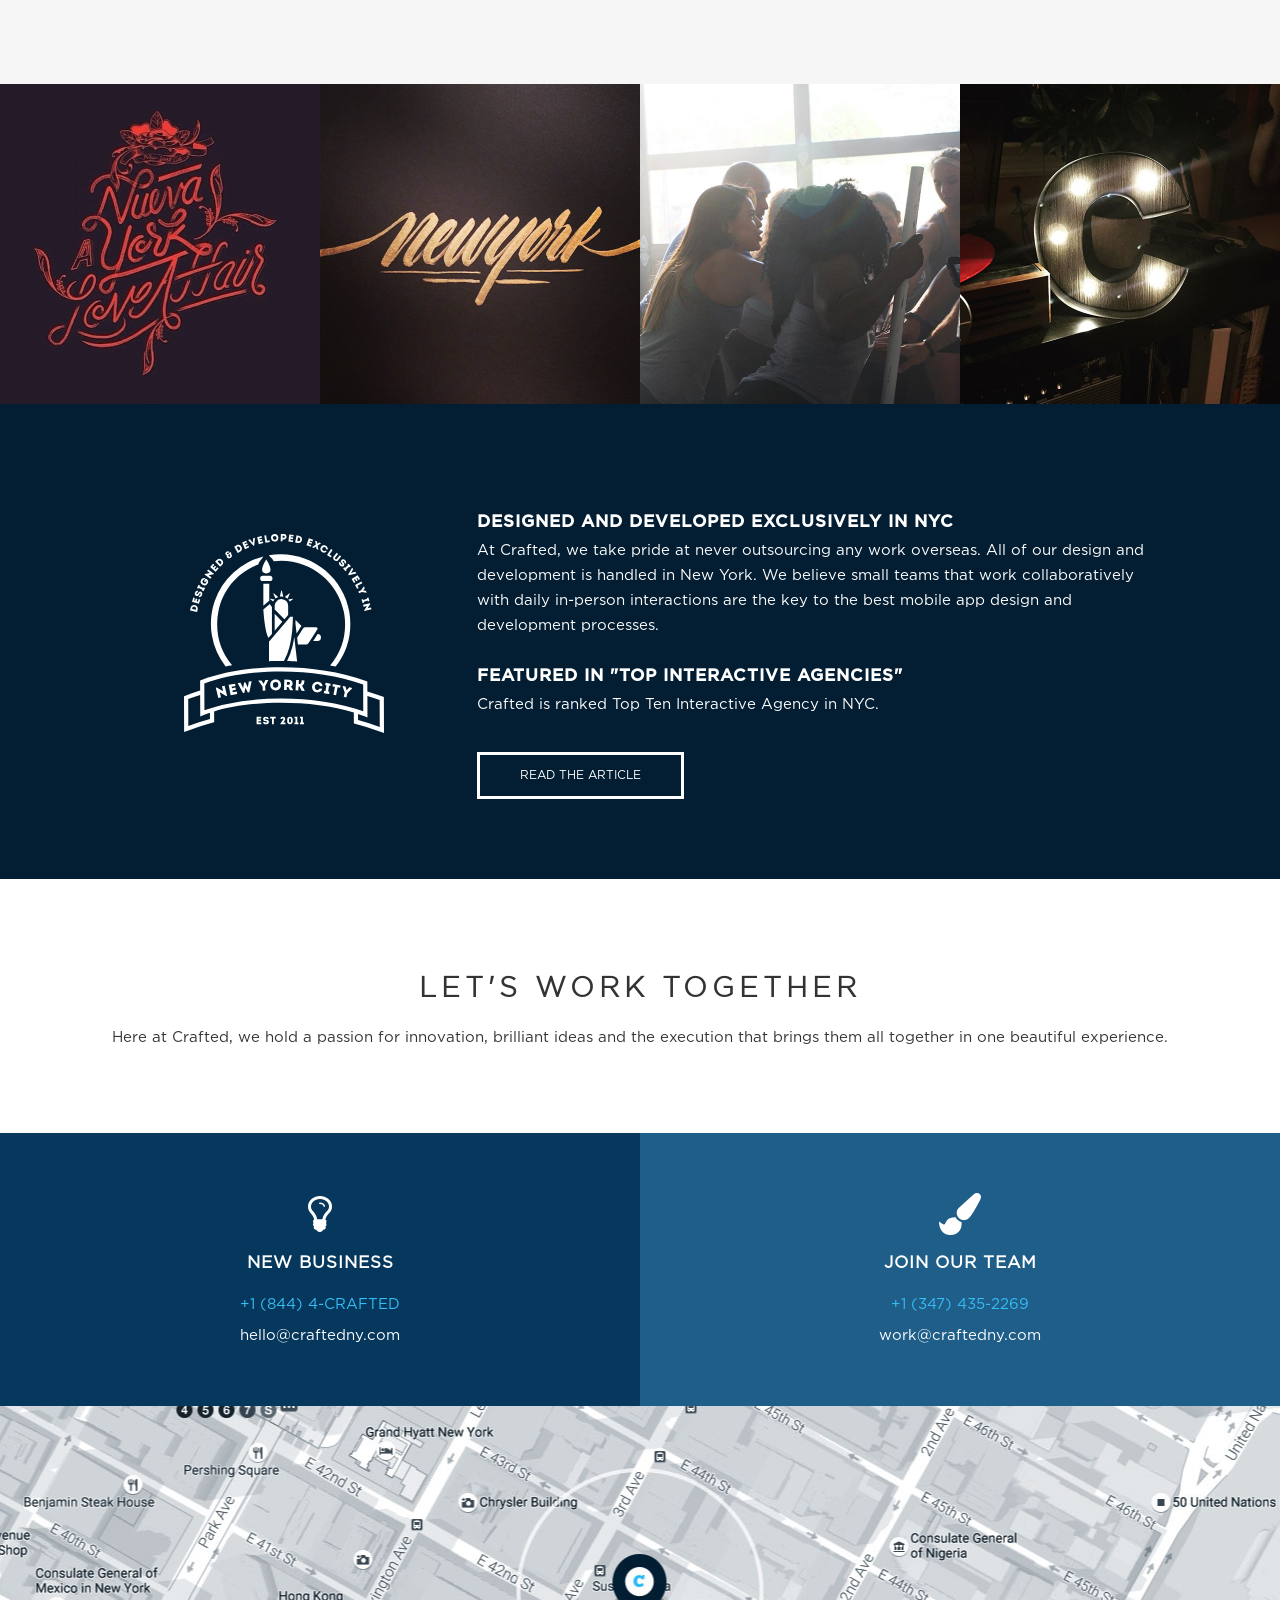
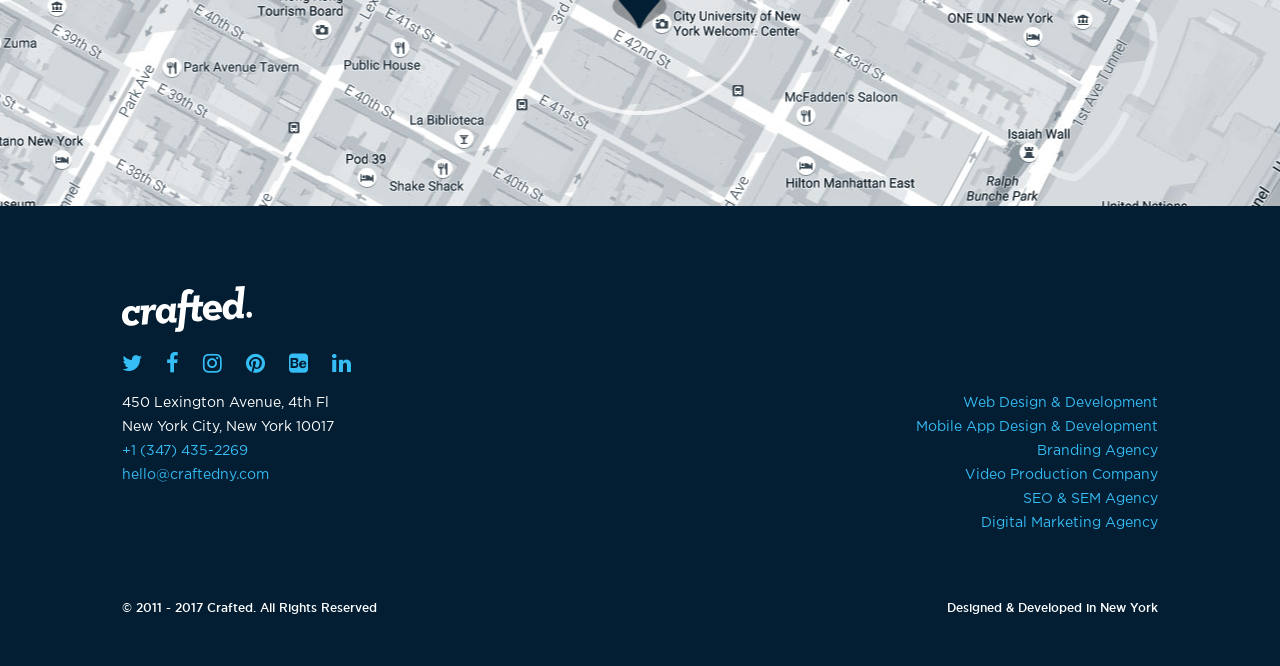
==== commit 53b67a37: "team members' cards" ====
--- a/about.html
+++ b/about.html
@@ -62,8 +62,6 @@
             <a href="#projects">Meet Our Team</a> 
           </div>
           </div>
-          
-          
         </div>
       </div>
     </section>
@@ -75,51 +73,77 @@
             <h1>Recognition</h1>
             <p>Some cool organizations who have recognized our work and agency.</p>
           </div>
-          <div class="col-lg-4 col-md-6 col-sm-12 col-xs-12 wow fadeInUp" data-wow-delay=".15s">
-            <img src="./img/sd.png" alt="Sevan-Darakjian-Design-Director" width="128" height="128">
+          <div class="member-profile col-lg-4 col-md-6 col-sm-12 col-xs-12 wow fadeInUp" data-wow-delay=".15s">
+            <img src="./img/pm.png" alt="Sevan-Darakjian-Design-Director" width="128" height="128">
             <h2>Peter Mendez</h2>
             <h3>Creative Director / Founder</h3>
             <p>Peter lives everything digital, he oversees all aspects of design and technology. Some of his most notable work consists of his award-winning work for BMW, P&amp;G, General Mills &amp; Wendy's.</p>
           </div>
-          <div class="col-lg-4 col-md-6 col-sm-12 col-xs-12 wow fadeInUp" data-wow-delay=".15s">
-            <img src="./img/sd.png" alt="Sevan-Darakjian-Design-Director" width="128" height="128">
+          <div class="member-profile col-lg-4 col-md-6 col-sm-12 col-xs-12 wow fadeInUp" data-wow-delay=".15s">
+            <img src="./img/gv.png" alt="Sevan-Darakjian-Design-Director" width="128" height="128">
             <h2>Greg Valvano</h2>
             <h3>Creative Director / Founder</h3>
             <p>With a passion for design and detail, Greg brings his award-winning experience and knowledge across all disciplines from a career spent working with the industry’s top brands such as Nike, BMW and Armani.</p>
           </div>
-          <div class="col-lg-4 col-md-6 col-sm-12 col-xs-12 wow fadeInUp" data-wow-delay=".15s">
-            <img src="./img/sd.png" alt="Sevan-Darakjian-Design-Director" width="128" height="128">
+          <div class="member-profile col-lg-4 col-md-6 col-sm-12 col-xs-12 wow fadeInUp" data-wow-delay=".15s">
+            <img src="./img/cd.png" alt="Sevan-Darakjian-Design-Director" width="128" height="128">
             <h2>Cristina DiGiacomo</h2>
             <h3>Managing Director</h3>
             <p>Cristina runs the daily operations at Crafted. A previous client, she decided to join Crafted after working with the team as Brand Manager at the New York Times. Cristina has also led strategy and creative initiatives on some of the biggest brands, worldwide.</p>
           </div>
-          <div class="col-lg-4 col-md-6 col-sm-12 col-xs-12 wow fadeInUp" data-wow-delay=".15s">
-            <img src="./img/sd.png" alt="Sevan-Darakjian-Design-Director" width="128" height="128">
+          <div class="member-profile col-lg-4 col-md-6 col-sm-12 col-xs-12 wow fadeInUp" data-wow-delay=".15s">
+            <img src="./img/nc.png" alt="Sevan-Darakjian-Design-Director" width="128" height="128">
             <h2>Nick Cutsumpas</h2>
             <h3>New Business Director</h3>
             <p>Nick leads the charge on the new business front at Crafted. Previously, he was the Business Development Manager on IBM's Watson Ecosystem, directing the sports and wellness verticals, initiatives on some of the biggest brands, worldwide.</p>
           </div>
-          <div class="col-lg-4 col-md-6 col-sm-12 col-xs-12 wow fadeInUp" data-wow-delay=".15s">
-            <img src="./img/sd.png" alt="Sevan-Darakjian-Design-Director" width="128" height="128">
+          <div class="member-profile col-lg-4 col-md-6 col-sm-12 col-xs-12 wow fadeInUp" data-wow-delay=".15s">
+            <img src="./img/mh.png" alt="Sevan-Darakjian-Design-Director" width="128" height="128">
             <h2>Marc Hartzman</h2>
             <h3>Executive Creative Director</h3>
             <p>Marc is Crafted’s most talented and experienced Creative Director. He works closely with all teams throughout the creative process and oversees each aspect of campaigns and digital experiences from start to finish.</p>
           </div>
-          <div class="col-lg-4 col-md-6 col-sm-12 col-xs-12 wow fadeInUp" data-wow-delay=".15s">
+          <div class="member-profile col-lg-4 col-md-6 col-sm-12 col-xs-12 wow fadeInUp" data-wow-delay=".15s">
             <img src="./img/sd.png" alt="Sevan-Darakjian-Design-Director" width="128" height="128">
-            <h2 class="name pad-bot-10">Sevan Darakjian</h2>
-            <h3 class="title pad-bot-20">Design Director</h3>
-            <p class="text-left">A creative prodigy, Sevan marries art and technology through Visual Design and Animation. He specializes in User Experience and Rich Video Content, while holding an exceptional eye for detail.</p>
-          </div>
-          <div class="col-lg-4 col-md-6 col-sm-12 col-xs-12 wow fadeInUp" data-wow-delay=".15s">
-            <img src="./img/sd.png" alt="Sevan-Darakjian-Design-Director" width="128" height="128">
-            <h2 class="name pad-bot-10">Sinan Ascioglu</h2>
-            <h3 class="title pad-bot-20">UX Director</h3>
-            <p class="text-left">As Crafted’s Lead UX and Interaction Designer, Sinan delivers highly detailed wireframes, focusing on unique user interactions, social platforms and data visualization.</p>
-          </div>
-          <div class="col-lg-4 col-md-6 col-sm-12 col-xs-12 wow fadeInUp" data-wow-delay=".15s">
-            <img src="./img/sd.png" alt="Sevan-Darakjian-Design-Director" width="128" height="128">
-            Lorem ipsum dolor sit amet, consectetur adipisicing elit. Maxime voluptas sint id error voluptates, esse sit iste, suscipit maiores reprehenderit explicabo quibusdam voluptatem doloribus voluptatum vero laborum expedita fuga reiciendis?
+            <h2>Sevan Darakjian</h2>
+            <h3>Design Director</h3>
+            <p>A creative prodigy, Sevan marries art and technology through Visual Design and Animation. He specializes in User Experience and Rich Video Content, while holding an exceptional eye for detail.</p>
+          </div>
+          <div class="member-profile col-lg-4 col-md-6 col-sm-12 col-xs-12 wow fadeInUp" data-wow-delay=".15s">
+            <img src="./img/sa.png" alt="Sevan-Darakjian-Design-Director" width="128" height="128">
+            <h2>Sinan Ascioglu</h2>
+            <h3>UX Director</h3>
+            <p>As Crafted’s Lead UX and Interaction Designer, Sinan delivers highly detailed wireframes, focusing on unique user interactions, social platforms and data visualization.</p>
+          </div>
+          <div class="member-profile col-lg-4 col-md-6 col-sm-12 col-xs-12 wow fadeInUp" data-wow-delay=".15s">
+            <img src="./img/jl.png" alt="Sevan-Darakjian-Design-Director" width="128" height="128">
+            <h2>Jay Leon</h2>
+            <h3>Creative Technologist</h3>
+            <p>Jay is actively involved in all aspects of the process, from front-end design to back-end database architecture. Jay’s specialties include Python, PHP, PostgreSQL, XML, REST and Cloud Computing.</p>
+          </div>
+          <div class="member-profile col-lg-4 col-md-6 col-sm-12 col-xs-12 wow fadeInUp" data-wow-delay=".15s">
+            <img src="./img/eo.png" alt="Sevan-Darakjian-Design-Director" width="128" height="128">
+            <h2>Evan Oder</h2>
+            <h3>MARKETING DIRECTOR</h3>
+            <p>Evan specializes in SEO, SEM and Mobile Marketing. He can help to effectively scale and maximize your online marketing endeavors at the Local or National level.</p>
+          </div>
+          <div class="member-profile col-lg-4 col-md-6 col-sm-12 col-xs-12 wow fadeInUp" data-wow-delay=".15s">
+            <img src="./img/zn.png" alt="Sevan-Darakjian-Design-Director" width="128" height="128">
+            <h2>Zev Nevo</h2>
+            <h3>LEAD IOS DEVELOPER</h3>
+            <p>As Crafted’s Lead Mobile app developer, Zev has been building native iOS and Android apps since the inception of both the App store and Google Play market.</p>
+          </div>
+          <div class="member-profile col-lg-4 col-md-6 col-sm-12 col-xs-12 wow fadeInUp" data-wow-delay=".15s">
+            <img src="./img/op.png" alt="Sevan-Darakjian-Design-Director" width="128" height="128">
+            <h2>Owen Piricillo</h2>
+            <h3>FRONT-END DEVELOPER</h3>
+            <p>Owen is Crafted’s experienced developer on the front end. Specializing in visual design and development, he ensures seamless user experiences on all products and applications.</p>
+          </div>
+          <div class="member-profile col-lg-4 col-md-6 col-sm-12 col-xs-12 wow fadeInUp" data-wow-delay=".15s">
+            <img src="./img/os.png" alt="Sevan-Darakjian-Design-Director" width="128" height="128">
+            <h2>Olena Shmahalo</h2>
+            <h3>ART DIRECTOR / DESIGNER</h3>
+            <p>In any medium, whether its a pen or a mouse, Olena blends her illustrative and design skills, bringing to life unique digital organic compositions.</p>
           </div>
         </div>
       </div>
